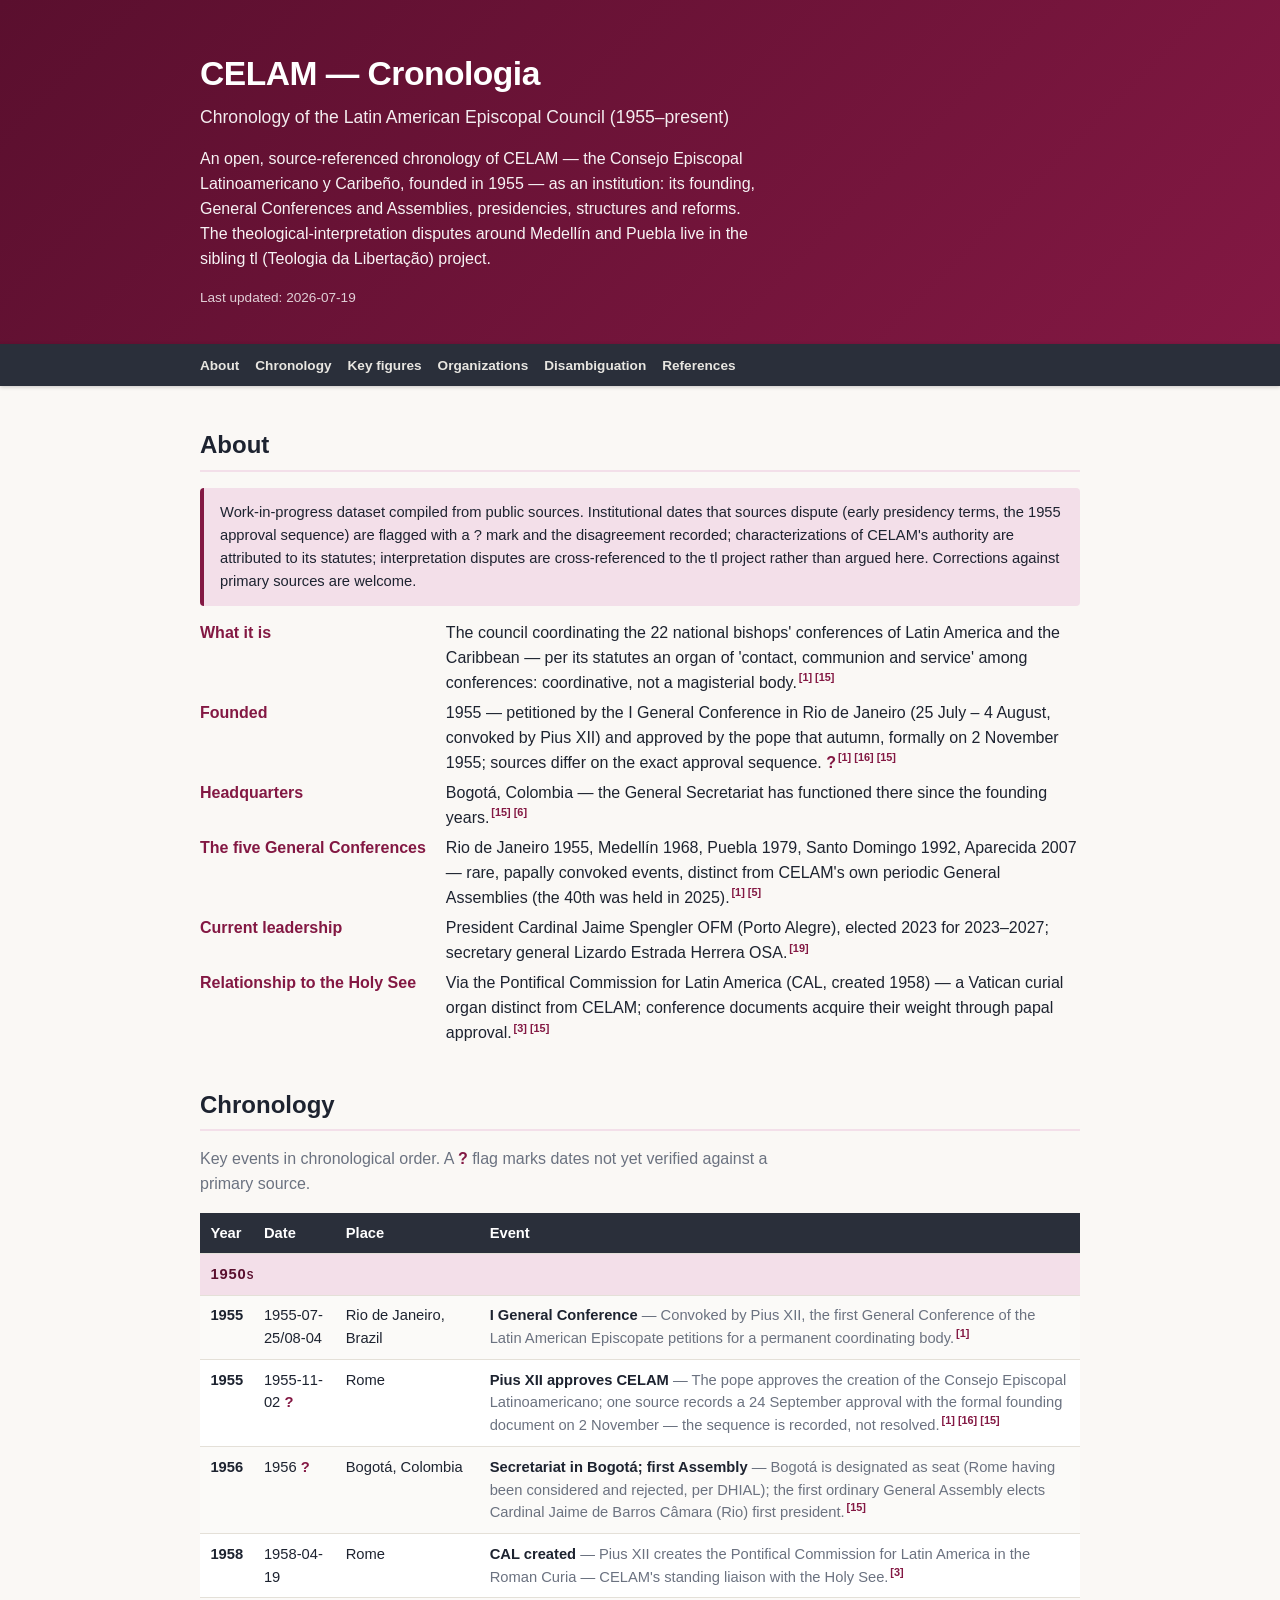
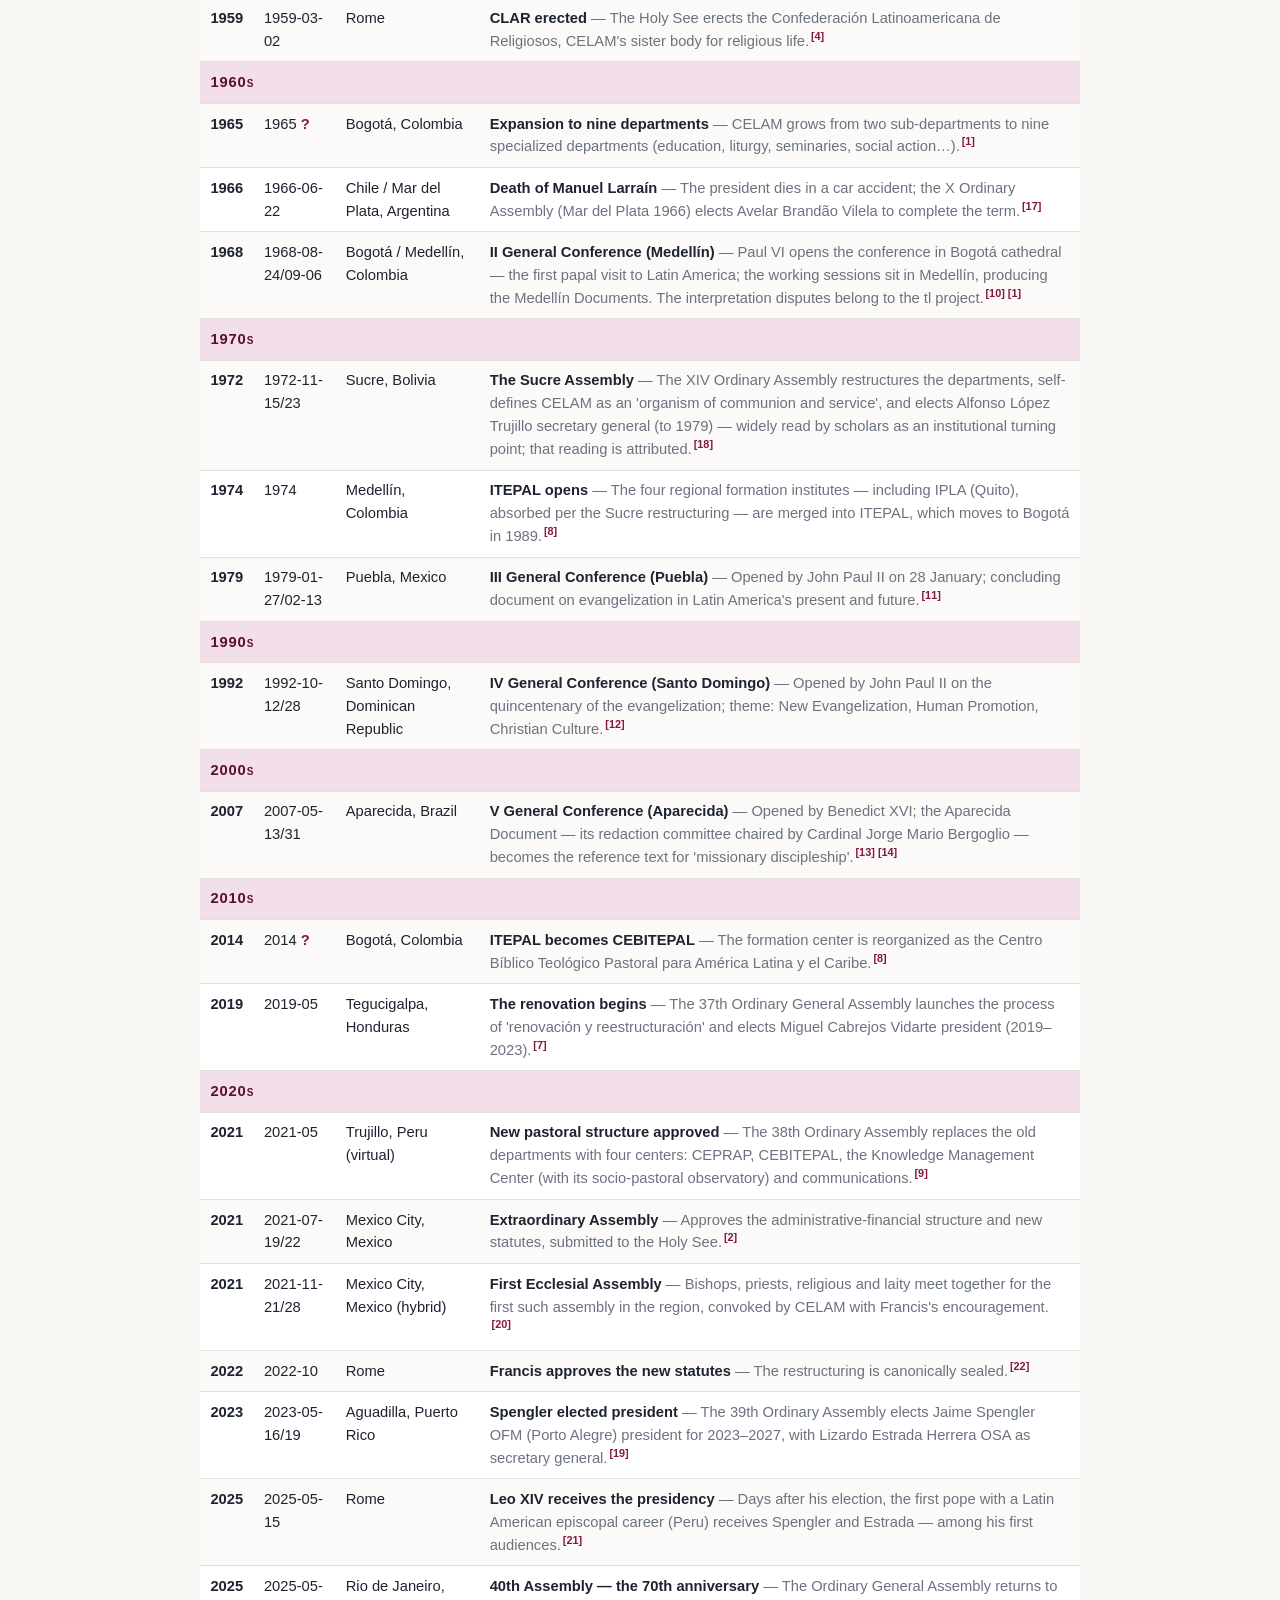
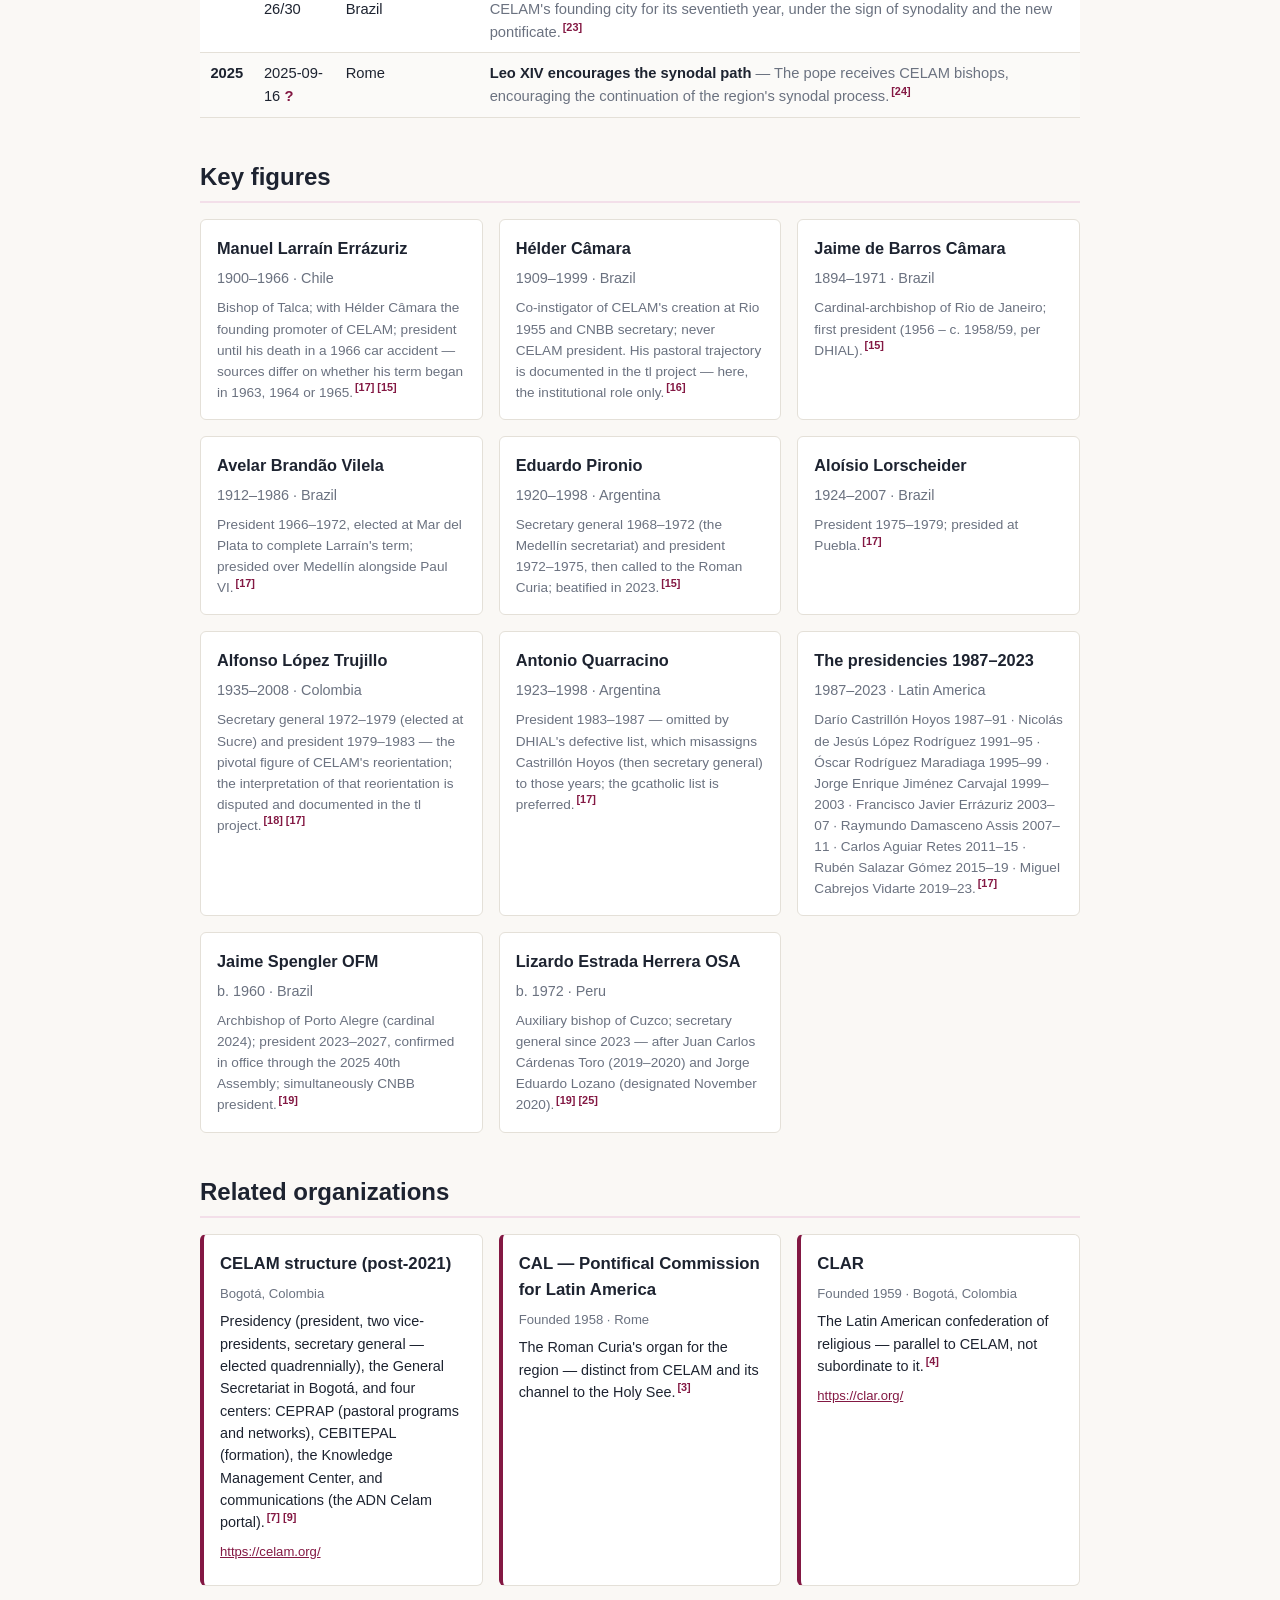
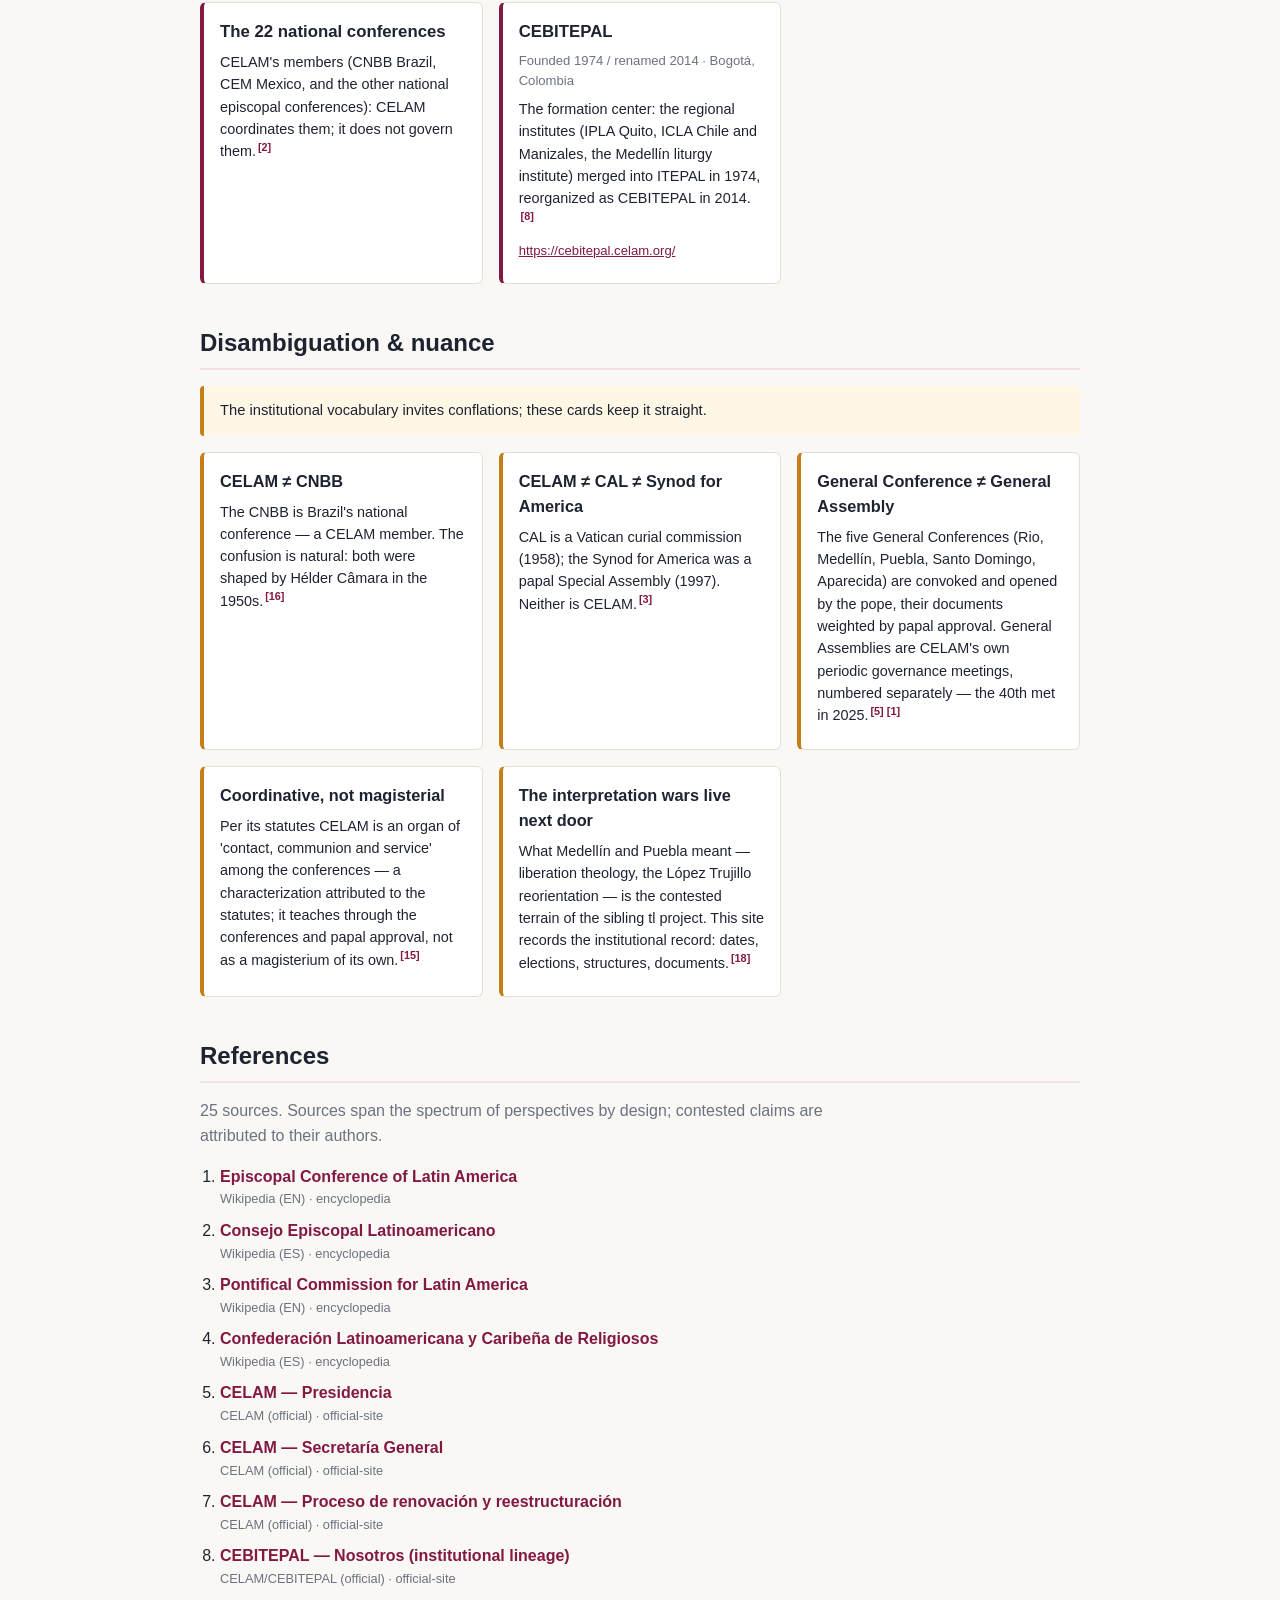
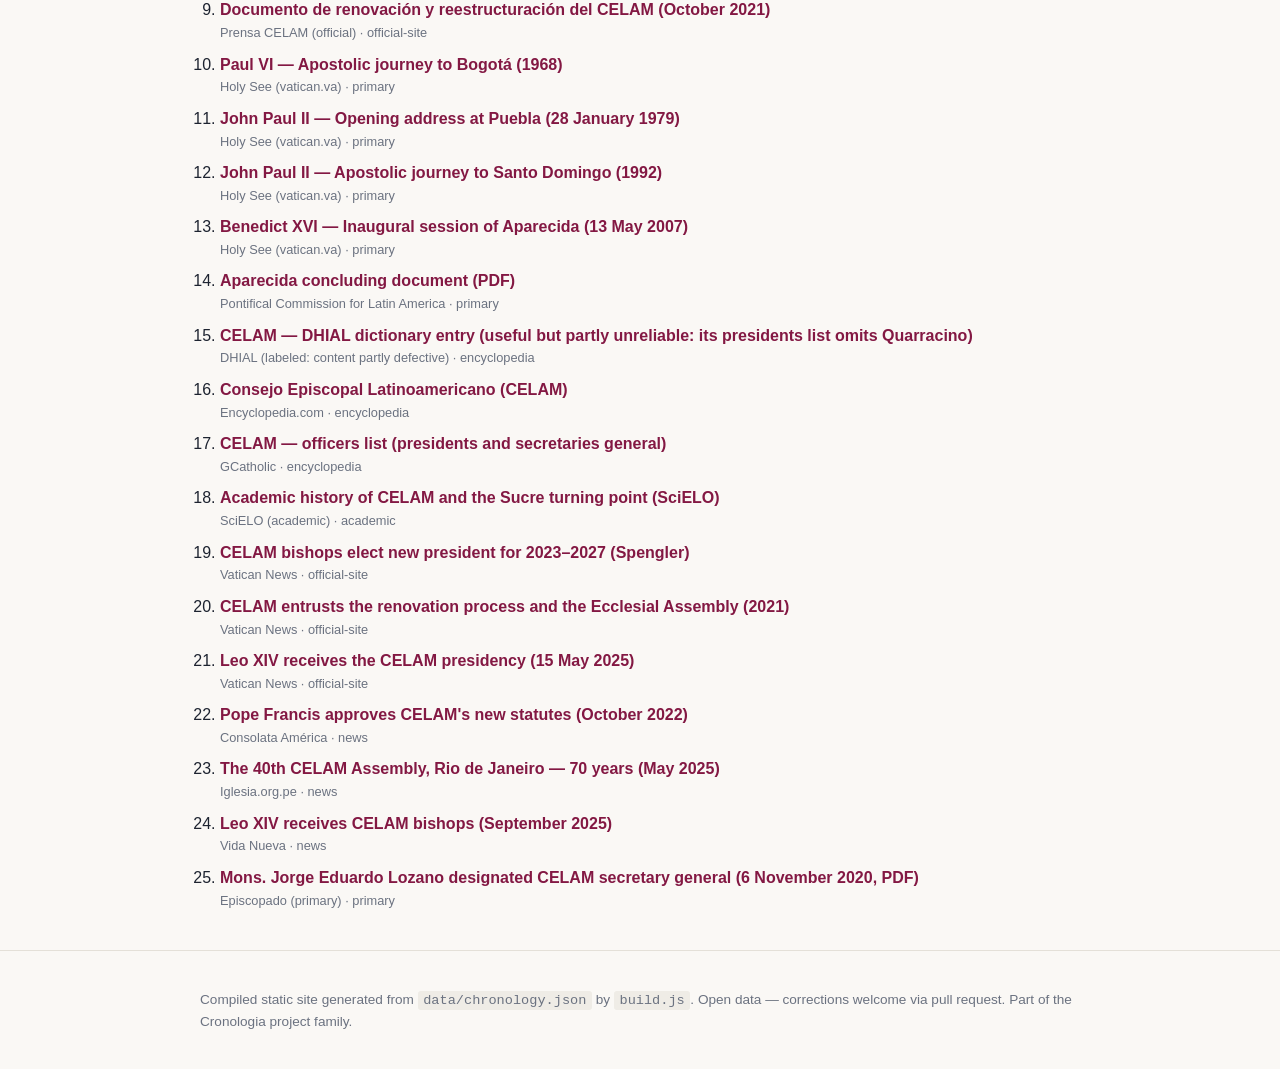
==== docs/index.html @ 7693d887 "Bootstrap the CELAM Cronologia site: the institution's record 23 cited events (1955-2025), the full " ====
<!DOCTYPE html>
<html lang="en">
<head>
  <meta charset="utf-8">
  <meta name="viewport" content="width=device-width, initial-scale=1">
  <title>CELAM — Cronologia</title>
  <meta name="description" content="An open, source-referenced chronology of CELAM — the Consejo Episcopal Latinoamericano y Caribeño, founded in 1955 — as an institution: its founding, General Conferences and Assemblies, presidencies, structures and reforms. The theological-interpretation disputes around Medellín and Puebla live in the sibling tl (Teologia da Libertação) project.">
  <!-- Google tag (gtag.js) -->
  <script async src="https://www.googletagmanager.com/gtag/js?id=G-R9LV1QZHVE"></script>
  <script>
    window.dataLayer = window.dataLayer || [];
    function gtag(){dataLayer.push(arguments);}
    gtag('js', new Date());
    gtag('config', 'G-R9LV1QZHVE');
  </script>
  <link rel="stylesheet" href="styles.css">
</head>
<body>
  <header class="site-header">
    <div class="wrap">
      <h1>CELAM — Cronologia</h1>
      <p class="subtitle">Chronology of the Latin American Episcopal Council (1955–present)</p>
      <p class="lead">An open, source-referenced chronology of CELAM — the Consejo Episcopal Latinoamericano y Caribeño, founded in 1955 — as an institution: its founding, General Conferences and Assemblies, presidencies, structures and reforms. The theological-interpretation disputes around Medellín and Puebla live in the sibling tl (Teologia da Libertação) project.</p>
      <p class="updated">Last updated: 2026-07-19</p>
    </div>
  </header>

  <nav class="site-nav">
    <div class="wrap">
      <a href="#about">About</a>
      <a href="#chronology">Chronology</a>
      <a href="#figures">Key figures</a>
      <a href="#organizations">Organizations</a>
      <a href="#disambiguation">Disambiguation</a>
      <a href="#references">References</a>
    </div>
  </nav>

  <main class="wrap">
    <section id="about">
      <h2>About</h2>
      <p class="notice">Work-in-progress dataset compiled from public sources. Institutional dates that sources dispute (early presidency terms, the 1955 approval sequence) are flagged with a ? mark and the disagreement recorded; characterizations of CELAM&#39;s authority are attributed to its statutes; interpretation disputes are cross-referenced to the tl project rather than argued here. Corrections against primary sources are welcome.</p>
      <dl class="facts">
        <dt>What it is</dt>
        <dd>The council coordinating the 22 national bishops&#39; conferences of Latin America and the Caribbean — per its statutes an organ of &#39;contact, communion and service&#39; among conferences: coordinative, not a magisterial body.<sup class="cite"><a href="#ref-1" title="Reference 1">[1]</a> <a href="#ref-15" title="Reference 15">[15]</a></sup></dd>
        <dt>Founded</dt>
        <dd>1955 — petitioned by the I General Conference in Rio de Janeiro (25 July – 4 August, convoked by Pius XII) and approved by the pope that autumn, formally on 2 November 1955; sources differ on the exact approval sequence. <span class="flag" title="Not yet verified against a primary source">?</span><sup class="cite"><a href="#ref-1" title="Reference 1">[1]</a> <a href="#ref-16" title="Reference 16">[16]</a> <a href="#ref-15" title="Reference 15">[15]</a></sup></dd>
        <dt>Headquarters</dt>
        <dd>Bogotá, Colombia — the General Secretariat has functioned there since the founding years.<sup class="cite"><a href="#ref-15" title="Reference 15">[15]</a> <a href="#ref-6" title="Reference 6">[6]</a></sup></dd>
        <dt>The five General Conferences</dt>
        <dd>Rio de Janeiro 1955, Medellín 1968, Puebla 1979, Santo Domingo 1992, Aparecida 2007 — rare, papally convoked events, distinct from CELAM&#39;s own periodic General Assemblies (the 40th was held in 2025).<sup class="cite"><a href="#ref-1" title="Reference 1">[1]</a> <a href="#ref-5" title="Reference 5">[5]</a></sup></dd>
        <dt>Current leadership</dt>
        <dd>President Cardinal Jaime Spengler OFM (Porto Alegre), elected 2023 for 2023–2027; secretary general Lizardo Estrada Herrera OSA.<sup class="cite"><a href="#ref-19" title="Reference 19">[19]</a></sup></dd>
        <dt>Relationship to the Holy See</dt>
        <dd>Via the Pontifical Commission for Latin America (CAL, created 1958) — a Vatican curial organ distinct from CELAM; conference documents acquire their weight through papal approval.<sup class="cite"><a href="#ref-3" title="Reference 3">[3]</a> <a href="#ref-15" title="Reference 15">[15]</a></sup></dd>
      </dl>
    </section>

    <section id="chronology">
      <h2>Chronology</h2>
      <p class="section-intro">Key events in chronological order. A <span class="flag">?</span> flag marks
      dates not yet verified against a primary source.</p>
      <div class="table-scroll">
      <table class="meetings">
        <thead>
          <tr><th>Year</th><th>Date</th><th>Place</th><th>Event</th></tr>
        </thead>
        <tbody>
        <tr class="decade-row"><th colspan="4">1950s</th></tr>
        <tr>
          <td class="year">1955</td>
          <td>1955-07-25/08-04</td>
          <td>Rio de Janeiro, Brazil</td>
          <td><strong>I General Conference</strong> <span class="muted">— Convoked by Pius XII, the first General Conference of the Latin American Episcopate petitions for a permanent coordinating body.</span><sup class="cite"><a href="#ref-1" title="Reference 1">[1]</a></sup></td>
        </tr>
        <tr>
          <td class="year">1955</td>
          <td>1955-11-02 <span class="flag" title="Date not yet verified against a primary source">?</span></td>
          <td>Rome</td>
          <td><strong>Pius XII approves CELAM</strong> <span class="muted">— The pope approves the creation of the Consejo Episcopal Latinoamericano; one source records a 24 September approval with the formal founding document on 2 November — the sequence is recorded, not resolved.</span><sup class="cite"><a href="#ref-1" title="Reference 1">[1]</a> <a href="#ref-16" title="Reference 16">[16]</a> <a href="#ref-15" title="Reference 15">[15]</a></sup></td>
        </tr>
        <tr>
          <td class="year">1956</td>
          <td>1956 <span class="flag" title="Date not yet verified against a primary source">?</span></td>
          <td>Bogotá, Colombia</td>
          <td><strong>Secretariat in Bogotá; first Assembly</strong> <span class="muted">— Bogotá is designated as seat (Rome having been considered and rejected, per DHIAL); the first ordinary General Assembly elects Cardinal Jaime de Barros Câmara (Rio) first president.</span><sup class="cite"><a href="#ref-15" title="Reference 15">[15]</a></sup></td>
        </tr>
        <tr>
          <td class="year">1958</td>
          <td>1958-04-19</td>
          <td>Rome</td>
          <td><strong>CAL created</strong> <span class="muted">— Pius XII creates the Pontifical Commission for Latin America in the Roman Curia — CELAM&#39;s standing liaison with the Holy See.</span><sup class="cite"><a href="#ref-3" title="Reference 3">[3]</a></sup></td>
        </tr>
        <tr>
          <td class="year">1959</td>
          <td>1959-03-02</td>
          <td>Rome</td>
          <td><strong>CLAR erected</strong> <span class="muted">— The Holy See erects the Confederación Latinoamericana de Religiosos, CELAM&#39;s sister body for religious life.</span><sup class="cite"><a href="#ref-4" title="Reference 4">[4]</a></sup></td>
        </tr>
        <tr class="decade-row"><th colspan="4">1960s</th></tr>
        <tr>
          <td class="year">1965</td>
          <td>1965 <span class="flag" title="Date not yet verified against a primary source">?</span></td>
          <td>Bogotá, Colombia</td>
          <td><strong>Expansion to nine departments</strong> <span class="muted">— CELAM grows from two sub-departments to nine specialized departments (education, liturgy, seminaries, social action…).</span><sup class="cite"><a href="#ref-1" title="Reference 1">[1]</a></sup></td>
        </tr>
        <tr>
          <td class="year">1966</td>
          <td>1966-06-22</td>
          <td>Chile / Mar del Plata, Argentina</td>
          <td><strong>Death of Manuel Larraín</strong> <span class="muted">— The president dies in a car accident; the X Ordinary Assembly (Mar del Plata 1966) elects Avelar Brandão Vilela to complete the term.</span><sup class="cite"><a href="#ref-17" title="Reference 17">[17]</a></sup></td>
        </tr>
        <tr>
          <td class="year">1968</td>
          <td>1968-08-24/09-06</td>
          <td>Bogotá / Medellín, Colombia</td>
          <td><strong>II General Conference (Medellín)</strong> <span class="muted">— Paul VI opens the conference in Bogotá cathedral — the first papal visit to Latin America; the working sessions sit in Medellín, producing the Medellín Documents. The interpretation disputes belong to the tl project.</span><sup class="cite"><a href="#ref-10" title="Reference 10">[10]</a> <a href="#ref-1" title="Reference 1">[1]</a></sup></td>
        </tr>
        <tr class="decade-row"><th colspan="4">1970s</th></tr>
        <tr>
          <td class="year">1972</td>
          <td>1972-11-15/23</td>
          <td>Sucre, Bolivia</td>
          <td><strong>The Sucre Assembly</strong> <span class="muted">— The XIV Ordinary Assembly restructures the departments, self-defines CELAM as an &#39;organism of communion and service&#39;, and elects Alfonso López Trujillo secretary general (to 1979) — widely read by scholars as an institutional turning point; that reading is attributed.</span><sup class="cite"><a href="#ref-18" title="Reference 18">[18]</a></sup></td>
        </tr>
        <tr>
          <td class="year">1974</td>
          <td>1974</td>
          <td>Medellín, Colombia</td>
          <td><strong>ITEPAL opens</strong> <span class="muted">— The four regional formation institutes — including IPLA (Quito), absorbed per the Sucre restructuring — are merged into ITEPAL, which moves to Bogotá in 1989.</span><sup class="cite"><a href="#ref-8" title="Reference 8">[8]</a></sup></td>
        </tr>
        <tr>
          <td class="year">1979</td>
          <td>1979-01-27/02-13</td>
          <td>Puebla, Mexico</td>
          <td><strong>III General Conference (Puebla)</strong> <span class="muted">— Opened by John Paul II on 28 January; concluding document on evangelization in Latin America&#39;s present and future.</span><sup class="cite"><a href="#ref-11" title="Reference 11">[11]</a></sup></td>
        </tr>
        <tr class="decade-row"><th colspan="4">1990s</th></tr>
        <tr>
          <td class="year">1992</td>
          <td>1992-10-12/28</td>
          <td>Santo Domingo, Dominican Republic</td>
          <td><strong>IV General Conference (Santo Domingo)</strong> <span class="muted">— Opened by John Paul II on the quincentenary of the evangelization; theme: New Evangelization, Human Promotion, Christian Culture.</span><sup class="cite"><a href="#ref-12" title="Reference 12">[12]</a></sup></td>
        </tr>
        <tr class="decade-row"><th colspan="4">2000s</th></tr>
        <tr>
          <td class="year">2007</td>
          <td>2007-05-13/31</td>
          <td>Aparecida, Brazil</td>
          <td><strong>V General Conference (Aparecida)</strong> <span class="muted">— Opened by Benedict XVI; the Aparecida Document — its redaction committee chaired by Cardinal Jorge Mario Bergoglio — becomes the reference text for &#39;missionary discipleship&#39;.</span><sup class="cite"><a href="#ref-13" title="Reference 13">[13]</a> <a href="#ref-14" title="Reference 14">[14]</a></sup></td>
        </tr>
        <tr class="decade-row"><th colspan="4">2010s</th></tr>
        <tr>
          <td class="year">2014</td>
          <td>2014 <span class="flag" title="Date not yet verified against a primary source">?</span></td>
          <td>Bogotá, Colombia</td>
          <td><strong>ITEPAL becomes CEBITEPAL</strong> <span class="muted">— The formation center is reorganized as the Centro Bíblico Teológico Pastoral para América Latina y el Caribe.</span><sup class="cite"><a href="#ref-8" title="Reference 8">[8]</a></sup></td>
        </tr>
        <tr>
          <td class="year">2019</td>
          <td>2019-05</td>
          <td>Tegucigalpa, Honduras</td>
          <td><strong>The renovation begins</strong> <span class="muted">— The 37th Ordinary General Assembly launches the process of &#39;renovación y reestructuración&#39; and elects Miguel Cabrejos Vidarte president (2019–2023).</span><sup class="cite"><a href="#ref-7" title="Reference 7">[7]</a></sup></td>
        </tr>
        <tr class="decade-row"><th colspan="4">2020s</th></tr>
        <tr>
          <td class="year">2021</td>
          <td>2021-05</td>
          <td>Trujillo, Peru (virtual)</td>
          <td><strong>New pastoral structure approved</strong> <span class="muted">— The 38th Ordinary Assembly replaces the old departments with four centers: CEPRAP, CEBITEPAL, the Knowledge Management Center (with its socio-pastoral observatory) and communications.</span><sup class="cite"><a href="#ref-9" title="Reference 9">[9]</a></sup></td>
        </tr>
        <tr>
          <td class="year">2021</td>
          <td>2021-07-19/22</td>
          <td>Mexico City, Mexico</td>
          <td><strong>Extraordinary Assembly</strong> <span class="muted">— Approves the administrative-financial structure and new statutes, submitted to the Holy See.</span><sup class="cite"><a href="#ref-2" title="Reference 2">[2]</a></sup></td>
        </tr>
        <tr>
          <td class="year">2021</td>
          <td>2021-11-21/28</td>
          <td>Mexico City, Mexico (hybrid)</td>
          <td><strong>First Ecclesial Assembly</strong> <span class="muted">— Bishops, priests, religious and laity meet together for the first such assembly in the region, convoked by CELAM with Francis&#39;s encouragement.</span><sup class="cite"><a href="#ref-20" title="Reference 20">[20]</a></sup></td>
        </tr>
        <tr>
          <td class="year">2022</td>
          <td>2022-10</td>
          <td>Rome</td>
          <td><strong>Francis approves the new statutes</strong> <span class="muted">— The restructuring is canonically sealed.</span><sup class="cite"><a href="#ref-22" title="Reference 22">[22]</a></sup></td>
        </tr>
        <tr>
          <td class="year">2023</td>
          <td>2023-05-16/19</td>
          <td>Aguadilla, Puerto Rico</td>
          <td><strong>Spengler elected president</strong> <span class="muted">— The 39th Ordinary Assembly elects Jaime Spengler OFM (Porto Alegre) president for 2023–2027, with Lizardo Estrada Herrera OSA as secretary general.</span><sup class="cite"><a href="#ref-19" title="Reference 19">[19]</a></sup></td>
        </tr>
        <tr>
          <td class="year">2025</td>
          <td>2025-05-15</td>
          <td>Rome</td>
          <td><strong>Leo XIV receives the presidency</strong> <span class="muted">— Days after his election, the first pope with a Latin American episcopal career (Peru) receives Spengler and Estrada — among his first audiences.</span><sup class="cite"><a href="#ref-21" title="Reference 21">[21]</a></sup></td>
        </tr>
        <tr>
          <td class="year">2025</td>
          <td>2025-05-26/30</td>
          <td>Rio de Janeiro, Brazil</td>
          <td><strong>40th Assembly — the 70th anniversary</strong> <span class="muted">— The Ordinary General Assembly returns to CELAM&#39;s founding city for its seventieth year, under the sign of synodality and the new pontificate.</span><sup class="cite"><a href="#ref-23" title="Reference 23">[23]</a></sup></td>
        </tr>
        <tr>
          <td class="year">2025</td>
          <td>2025-09-16 <span class="flag" title="Date not yet verified against a primary source">?</span></td>
          <td>Rome</td>
          <td><strong>Leo XIV encourages the synodal path</strong> <span class="muted">— The pope receives CELAM bishops, encouraging the continuation of the region&#39;s synodal process.</span><sup class="cite"><a href="#ref-24" title="Reference 24">[24]</a></sup></td>
        </tr>
        </tbody>
      </table>
      </div>
    </section>

    <section id="figures">
      <h2>Key figures</h2>
      <div class="party-grid">
      <div class="party-card">
        <h3>Manuel Larraín Errázuriz</h3>
        <p class="country">1900–1966 · Chile</p>
        <p class="figures">Bishop of Talca; with Hélder Câmara the founding promoter of CELAM; president until his death in a 1966 car accident — sources differ on whether his term began in 1963, 1964 or 1965.<sup class="cite"><a href="#ref-17" title="Reference 17">[17]</a> <a href="#ref-15" title="Reference 15">[15]</a></sup></p>
        
      </div>
      <div class="party-card">
        <h3>Hélder Câmara</h3>
        <p class="country">1909–1999 · Brazil</p>
        <p class="figures">Co-instigator of CELAM&#39;s creation at Rio 1955 and CNBB secretary; never CELAM president. His pastoral trajectory is documented in the tl project — here, the institutional role only.<sup class="cite"><a href="#ref-16" title="Reference 16">[16]</a></sup></p>
        
      </div>
      <div class="party-card">
        <h3>Jaime de Barros Câmara</h3>
        <p class="country">1894–1971 · Brazil</p>
        <p class="figures">Cardinal-archbishop of Rio de Janeiro; first president (1956 – c. 1958/59, per DHIAL).<sup class="cite"><a href="#ref-15" title="Reference 15">[15]</a></sup></p>
        
      </div>
      <div class="party-card">
        <h3>Avelar Brandão Vilela</h3>
        <p class="country">1912–1986 · Brazil</p>
        <p class="figures">President 1966–1972, elected at Mar del Plata to complete Larraín&#39;s term; presided over Medellín alongside Paul VI.<sup class="cite"><a href="#ref-17" title="Reference 17">[17]</a></sup></p>
        
      </div>
      <div class="party-card">
        <h3>Eduardo Pironio</h3>
        <p class="country">1920–1998 · Argentina</p>
        <p class="figures">Secretary general 1968–1972 (the Medellín secretariat) and president 1972–1975, then called to the Roman Curia; beatified in 2023.<sup class="cite"><a href="#ref-15" title="Reference 15">[15]</a></sup></p>
        
      </div>
      <div class="party-card">
        <h3>Aloísio Lorscheider</h3>
        <p class="country">1924–2007 · Brazil</p>
        <p class="figures">President 1975–1979; presided at Puebla.<sup class="cite"><a href="#ref-17" title="Reference 17">[17]</a></sup></p>
        
      </div>
      <div class="party-card">
        <h3>Alfonso López Trujillo</h3>
        <p class="country">1935–2008 · Colombia</p>
        <p class="figures">Secretary general 1972–1979 (elected at Sucre) and president 1979–1983 — the pivotal figure of CELAM&#39;s reorientation; the interpretation of that reorientation is disputed and documented in the tl project.<sup class="cite"><a href="#ref-18" title="Reference 18">[18]</a> <a href="#ref-17" title="Reference 17">[17]</a></sup></p>
        
      </div>
      <div class="party-card">
        <h3>Antonio Quarracino</h3>
        <p class="country">1923–1998 · Argentina</p>
        <p class="figures">President 1983–1987 — omitted by DHIAL&#39;s defective list, which misassigns Castrillón Hoyos (then secretary general) to those years; the gcatholic list is preferred.<sup class="cite"><a href="#ref-17" title="Reference 17">[17]</a></sup></p>
        
      </div>
      <div class="party-card">
        <h3>The presidencies 1987–2023</h3>
        <p class="country">1987–2023 · Latin America</p>
        <p class="figures">Darío Castrillón Hoyos 1987–91 · Nicolás de Jesús López Rodríguez 1991–95 · Óscar Rodríguez Maradiaga 1995–99 · Jorge Enrique Jiménez Carvajal 1999–2003 · Francisco Javier Errázuriz 2003–07 · Raymundo Damasceno Assis 2007–11 · Carlos Aguiar Retes 2011–15 · Rubén Salazar Gómez 2015–19 · Miguel Cabrejos Vidarte 2019–23.<sup class="cite"><a href="#ref-17" title="Reference 17">[17]</a></sup></p>
        
      </div>
      <div class="party-card">
        <h3>Jaime Spengler OFM</h3>
        <p class="country">b. 1960 · Brazil</p>
        <p class="figures">Archbishop of Porto Alegre (cardinal 2024); president 2023–2027, confirmed in office through the 2025 40th Assembly; simultaneously CNBB president.<sup class="cite"><a href="#ref-19" title="Reference 19">[19]</a></sup></p>
        
      </div>
      <div class="party-card">
        <h3>Lizardo Estrada Herrera OSA</h3>
        <p class="country">b. 1972 · Peru</p>
        <p class="figures">Auxiliary bishop of Cuzco; secretary general since 2023 — after Juan Carlos Cárdenas Toro (2019–2020) and Jorge Eduardo Lozano (designated November 2020).<sup class="cite"><a href="#ref-19" title="Reference 19">[19]</a> <a href="#ref-25" title="Reference 25">[25]</a></sup></p>
        
      </div>
      </div>
    </section>

    <section id="organizations">
      <h2>Related organizations</h2>
      <div class="party-grid">
      <div class="related-card">
        <h3>CELAM structure (post-2021)</h3>
        <p class="related-meta">Bogotá, Colombia</p>
        <p>Presidency (president, two vice-presidents, secretary general — elected quadrennially), the General Secretariat in Bogotá, and four centers: CEPRAP (pastoral programs and networks), CEBITEPAL (formation), the Knowledge Management Center, and communications (the ADN Celam portal).<sup class="cite"><a href="#ref-7" title="Reference 7">[7]</a> <a href="#ref-9" title="Reference 9">[9]</a></sup></p>
        
        <p class="related-link"><a href="https://celam.org/" rel="noopener noreferrer" target="_blank">https://celam.org/</a></p>
      </div>
      <div class="related-card">
        <h3>CAL — Pontifical Commission for Latin America</h3>
        <p class="related-meta">Founded 1958 · Rome</p>
        <p>The Roman Curia&#39;s organ for the region — distinct from CELAM and its channel to the Holy See.<sup class="cite"><a href="#ref-3" title="Reference 3">[3]</a></sup></p>
        
        
      </div>
      <div class="related-card">
        <h3>CLAR</h3>
        <p class="related-meta">Founded 1959 · Bogotá, Colombia</p>
        <p>The Latin American confederation of religious — parallel to CELAM, not subordinate to it.<sup class="cite"><a href="#ref-4" title="Reference 4">[4]</a></sup></p>
        
        <p class="related-link"><a href="https://clar.org/" rel="noopener noreferrer" target="_blank">https://clar.org/</a></p>
      </div>
      <div class="related-card">
        <h3>The 22 national conferences</h3>
        
        <p>CELAM&#39;s members (CNBB Brazil, CEM Mexico, and the other national episcopal conferences): CELAM coordinates them; it does not govern them.<sup class="cite"><a href="#ref-2" title="Reference 2">[2]</a></sup></p>
        
        
      </div>
      <div class="related-card">
        <h3>CEBITEPAL</h3>
        <p class="related-meta">Founded 1974 / renamed 2014 · Bogotá, Colombia</p>
        <p>The formation center: the regional institutes (IPLA Quito, ICLA Chile and Manizales, the Medellín liturgy institute) merged into ITEPAL in 1974, reorganized as CEBITEPAL in 2014.<sup class="cite"><a href="#ref-8" title="Reference 8">[8]</a></sup></p>
        
        <p class="related-link"><a href="https://cebitepal.celam.org/" rel="noopener noreferrer" target="_blank">https://cebitepal.celam.org/</a></p>
      </div>
      </div>
    </section>

    <section id="disambiguation">
      <h2>Disambiguation &amp; nuance</h2>
      <p class="notice notice-attribution">The institutional vocabulary invites conflations; these cards keep it straight.</p>
      <div class="party-grid">
      <div class="cp-card">
        <h3>CELAM ≠ CNBB</h3>
        <p>The CNBB is Brazil&#39;s national conference — a CELAM member. The confusion is natural: both were shaped by Hélder Câmara in the 1950s.<sup class="cite"><a href="#ref-16" title="Reference 16">[16]</a></sup></p>
      </div>
      <div class="cp-card">
        <h3>CELAM ≠ CAL ≠ Synod for America</h3>
        <p>CAL is a Vatican curial commission (1958); the Synod for America was a papal Special Assembly (1997). Neither is CELAM.<sup class="cite"><a href="#ref-3" title="Reference 3">[3]</a></sup></p>
      </div>
      <div class="cp-card">
        <h3>General Conference ≠ General Assembly</h3>
        <p>The five General Conferences (Rio, Medellín, Puebla, Santo Domingo, Aparecida) are convoked and opened by the pope, their documents weighted by papal approval. General Assemblies are CELAM&#39;s own periodic governance meetings, numbered separately — the 40th met in 2025.<sup class="cite"><a href="#ref-5" title="Reference 5">[5]</a> <a href="#ref-1" title="Reference 1">[1]</a></sup></p>
      </div>
      <div class="cp-card">
        <h3>Coordinative, not magisterial</h3>
        <p>Per its statutes CELAM is an organ of &#39;contact, communion and service&#39; among the conferences — a characterization attributed to the statutes; it teaches through the conferences and papal approval, not as a magisterium of its own.<sup class="cite"><a href="#ref-15" title="Reference 15">[15]</a></sup></p>
      </div>
      <div class="cp-card">
        <h3>The interpretation wars live next door</h3>
        <p>What Medellín and Puebla meant — liberation theology, the López Trujillo reorientation — is the contested terrain of the sibling tl project. This site records the institutional record: dates, elections, structures, documents.<sup class="cite"><a href="#ref-18" title="Reference 18">[18]</a></sup></p>
      </div>
      </div>
    </section>

    <section id="references">
      <h2>References</h2>
      <p class="section-intro">25 sources. Sources span the
      spectrum of perspectives by design; contested claims are attributed to their authors.</p>
      <ol class="references">
        <li id="ref-1">
          <a href="https://en.wikipedia.org/wiki/Episcopal_Conference_of_Latin_America" rel="noopener noreferrer" target="_blank">Episcopal Conference of Latin America</a>
          <span class="ref-meta">Wikipedia (EN) · encyclopedia</span>
        </li>
        <li id="ref-2">
          <a href="https://es.wikipedia.org/wiki/Consejo_Episcopal_Latinoamericano" rel="noopener noreferrer" target="_blank">Consejo Episcopal Latinoamericano</a>
          <span class="ref-meta">Wikipedia (ES) · encyclopedia</span>
        </li>
        <li id="ref-3">
          <a href="https://en.wikipedia.org/wiki/Pontifical_Commission_for_Latin_America" rel="noopener noreferrer" target="_blank">Pontifical Commission for Latin America</a>
          <span class="ref-meta">Wikipedia (EN) · encyclopedia</span>
        </li>
        <li id="ref-4">
          <a href="https://es.wikipedia.org/wiki/Confederaci%C3%B3n_Latinoamericana_y_Caribe%C3%B1a_de_Religiosos" rel="noopener noreferrer" target="_blank">Confederación Latinoamericana y Caribeña de Religiosos</a>
          <span class="ref-meta">Wikipedia (ES) · encyclopedia</span>
        </li>
        <li id="ref-5">
          <a href="https://celam.org/presidencia/" rel="noopener noreferrer" target="_blank">CELAM — Presidencia</a>
          <span class="ref-meta">CELAM (official) · official-site</span>
        </li>
        <li id="ref-6">
          <a href="https://celam.org/secretaria-general/" rel="noopener noreferrer" target="_blank">CELAM — Secretaría General</a>
          <span class="ref-meta">CELAM (official) · official-site</span>
        </li>
        <li id="ref-7">
          <a href="https://celam.org/proceso-de-renovacion-y-reestructuracion/" rel="noopener noreferrer" target="_blank">CELAM — Proceso de renovación y reestructuración</a>
          <span class="ref-meta">CELAM (official) · official-site</span>
        </li>
        <li id="ref-8">
          <a href="https://cebitepal.celam.org/nosotros/" rel="noopener noreferrer" target="_blank">CEBITEPAL — Nosotros (institutional lineage)</a>
          <span class="ref-meta">CELAM/CEBITEPAL (official) · official-site</span>
        </li>
        <li id="ref-9">
          <a href="https://prensacelam.org/2021/10/02/documento-de-renovacion-y-reestructuracion-del-celam-un-proceso-permanente" rel="noopener noreferrer" target="_blank">Documento de renovación y reestructuración del CELAM (October 2021)</a>
          <span class="ref-meta">Prensa CELAM (official) · official-site</span>
        </li>
        <li id="ref-10">
          <a href="https://www.vatican.va/content/paul-vi/en/travels/documents/bogota.html" rel="noopener noreferrer" target="_blank">Paul VI — Apostolic journey to Bogotá (1968)</a>
          <span class="ref-meta">Holy See (vatican.va) · primary</span>
        </li>
        <li id="ref-11">
          <a href="https://www.vatican.va/content/john-paul-ii/en/speeches/1979/january/documents/hf_jp-ii_spe_19790128_messico-puebla-episc-latam.html" rel="noopener noreferrer" target="_blank">John Paul II — Opening address at Puebla (28 January 1979)</a>
          <span class="ref-meta">Holy See (vatican.va) · primary</span>
        </li>
        <li id="ref-12">
          <a href="https://www.vatican.va/content/john-paul-ii/en/travels/1992/travels/documents/trav_santo-domingo-1992.html" rel="noopener noreferrer" target="_blank">John Paul II — Apostolic journey to Santo Domingo (1992)</a>
          <span class="ref-meta">Holy See (vatican.va) · primary</span>
        </li>
        <li id="ref-13">
          <a href="https://www.vatican.va/content/benedict-xvi/en/speeches/2007/may/documents/hf_ben-xvi_spe_20070513_conference-aparecida.html" rel="noopener noreferrer" target="_blank">Benedict XVI — Inaugural session of Aparecida (13 May 2007)</a>
          <span class="ref-meta">Holy See (vatican.va) · primary</span>
        </li>
        <li id="ref-14">
          <a href="https://www.americalatina.va/content/dam/americalatina/Documents/12)%20Aparecida%202007.pdf" rel="noopener noreferrer" target="_blank">Aparecida concluding document (PDF)</a>
          <span class="ref-meta">Pontifical Commission for Latin America · primary</span>
        </li>
        <li id="ref-15">
          <a href="https://www.dhial.org/diccionario/index.php/CONSEJO_EPISCOPAL_LATINOAMERICANO_(CELAM)" rel="noopener noreferrer" target="_blank">CELAM — DHIAL dictionary entry (useful but partly unreliable: its presidents list omits Quarracino)</a>
          <span class="ref-meta">DHIAL (labeled: content partly defective) · encyclopedia</span>
        </li>
        <li id="ref-16">
          <a href="https://www.encyclopedia.com/religion/encyclopedias-almanacs-transcripts-and-maps/consejo-episcopal-latinoamericano-celam" rel="noopener noreferrer" target="_blank">Consejo Episcopal Latinoamericano (CELAM)</a>
          <span class="ref-meta">Encyclopedia.com · encyclopedia</span>
        </li>
        <li id="ref-17">
          <a href="https://gcatholic.org/dioceses/org/conference-305" rel="noopener noreferrer" target="_blank">CELAM — officers list (presidents and secretaries general)</a>
          <span class="ref-meta">GCatholic · encyclopedia</span>
        </li>
        <li id="ref-18">
          <a href="https://www.scielo.cl/scielo.php?script=sci_arttext&amp;pid=S0718-92732018000100095" rel="noopener noreferrer" target="_blank">Academic history of CELAM and the Sucre turning point (SciELO)</a>
          <span class="ref-meta">SciELO (academic) · academic</span>
        </li>
        <li id="ref-19">
          <a href="https://www.vaticannews.va/en/church/news/2023-05/celam-bishops-elect-new-president-for-the-four-year-term-2023-20.html" rel="noopener noreferrer" target="_blank">CELAM bishops elect new president for 2023–2027 (Spengler)</a>
          <span class="ref-meta">Vatican News · official-site</span>
        </li>
        <li id="ref-20">
          <a href="https://www.vaticannews.va/es/iglesia/news/2021-07/celam-encomienda-proceso-renovacion-asamblea-eclesial-virgen.html" rel="noopener noreferrer" target="_blank">CELAM entrusts the renovation process and the Ecclesial Assembly (2021)</a>
          <span class="ref-meta">Vatican News · official-site</span>
        </li>
        <li id="ref-21">
          <a href="https://www.vaticannews.va/es/papa/news/2025-05/el-papa-leon-xiv-recibe-la-presidencia-del-celam.html" rel="noopener noreferrer" target="_blank">Leo XIV receives the CELAM presidency (15 May 2025)</a>
          <span class="ref-meta">Vatican News · official-site</span>
        </li>
        <li id="ref-22">
          <a href="https://www.consolataamerica.org/es/el-papa-francisco-aprueba-los-nuevos-estatutos-del-celam/" rel="noopener noreferrer" target="_blank">Pope Francis approves CELAM&#39;s new statutes (October 2022)</a>
          <span class="ref-meta">Consolata América · news</span>
        </li>
        <li id="ref-23">
          <a href="https://iglesia.org.pe/2025/05/30/peru-presente-en-la-40-a-asamblea-del-celam-70-anos-sembrando-esperanza-en-america-latina/" rel="noopener noreferrer" target="_blank">The 40th CELAM Assembly, Rio de Janeiro — 70 years (May 2025)</a>
          <span class="ref-meta">Iglesia.org.pe · news</span>
        </li>
        <li id="ref-24">
          <a href="https://www.vidanuevadigital.com/2025/09/16/leon-xiv-recibe-a-los-obispos-del-celam-y-los-anima-a-seguir-impulsando-el-camino-sinodal/" rel="noopener noreferrer" target="_blank">Leo XIV receives CELAM bishops (September 2025)</a>
          <span class="ref-meta">Vida Nueva · news</span>
        </li>
        <li id="ref-25">
          <a href="https://www.episcopado.org/docs/2666/CELAM.-Mons.-Jorge-Eduardo-Lozano-designado-Secretario-General-del-CELAM.-06112020.pdf" rel="noopener noreferrer" target="_blank">Mons. Jorge Eduardo Lozano designated CELAM secretary general (6 November 2020, PDF)</a>
          <span class="ref-meta">Episcopado (primary) · primary</span>
        </li>
      </ol>
    </section>
  </main>

  <footer class="site-footer">
    <div class="wrap">
      <p>Compiled static site generated from <code>data/chronology.json</code> by <code>build.js</code>. Open data — corrections welcome via pull request.
      Part of the Cronologia project family.</p>
    </div>
  </footer>
</body>
</html>
---- docs/styles.css ----
:root {
  --bg: #faf8f5;
  --surface: #ffffff;
  --ink: #1d2330;
  --muted: #6b7280;
  --accent: #831843;
  --accent-dark: #5a0f2e;
  --accent-soft: #f3dfe9;
  --line: #e4e0d8;
  --maxw: 920px;
}

* { box-sizing: border-box; }

html { scroll-behavior: smooth; }

body {
  margin: 0;
  font-family: -apple-system, BlinkMacSystemFont, "Segoe UI", Roboto, Helvetica, Arial, sans-serif;
  color: var(--ink);
  background: var(--bg);
  line-height: 1.55;
}

.wrap { max-width: var(--maxw); margin: 0 auto; padding: 0 1.25rem; }

/* Header */
.site-header {
  background: linear-gradient(135deg, var(--accent-dark), var(--accent));
  color: #fff;
  padding: 3rem 0 2.25rem;
}
.site-header h1 { margin: 0 0 .25rem; font-size: 2.1rem; letter-spacing: -.5px; }
.site-header .subtitle { margin: 0 0 1rem; font-size: 1.1rem; opacity: .92; }
.site-header .lead { margin: 0 0 1rem; max-width: 64ch; opacity: .95; }
.site-header .updated { margin: 0; font-size: .85rem; opacity: .8; }

/* Nav */
.site-nav { position: sticky; top: 0; z-index: 10; background: #2a2f3a; box-shadow: 0 1px 4px rgba(0,0,0,.2); }
.site-nav .wrap { display: flex; flex-wrap: wrap; gap: .25rem 1rem; padding: .5rem 1.25rem; }
.site-nav a { color: #e8e6e1; text-decoration: none; font-size: .85rem; font-weight: 600; padding: .15rem 0; white-space: nowrap; }
.site-nav a:hover { color: #fff; border-bottom: 2px solid var(--accent); }

/* Sections */
main { padding: 2rem 1.25rem 3rem; }
section { margin: 2.5rem 0; }
h2 {
  font-size: 1.5rem;
  border-bottom: 2px solid var(--accent-soft);
  padding-bottom: .4rem;
  margin-bottom: 1rem;
}
h3 { font-size: 1.1rem; margin: 1.5rem 0 .5rem; }
.section-intro { color: var(--muted); max-width: 70ch; }

/* Notice */
.notice {
  background: var(--accent-soft);
  border-left: 4px solid var(--accent);
  padding: .85rem 1rem;
  border-radius: 4px;
  font-size: .92rem;
}
.notice-attribution { background: #fff7e6; border-left-color: #c47f17; margin-bottom: 1rem; }

/* Facts list */
.facts { display: grid; grid-template-columns: max-content 1fr; gap: .35rem 1.25rem; margin: 0; }
.facts dt { font-weight: 600; color: var(--accent); }
.facts dd { margin: 0; }

/* Chronology table */
.table-scroll { overflow-x: auto; }
table.meetings { width: 100%; border-collapse: collapse; font-size: .92rem; background: var(--surface); }
table.meetings th, table.meetings td { text-align: left; padding: .55rem .65rem; border-bottom: 1px solid var(--line); vertical-align: top; }
table.meetings thead th { background: #2a2f3a; color: #fff; position: sticky; top: 0; }
table.meetings tbody tr:nth-child(even) { background: #fbfaf8; }
tr.decade-row th { background: var(--accent-soft); color: var(--accent-dark); font-variant: small-caps; letter-spacing: .06em; }
td.year { font-weight: 700; white-space: nowrap; }
.muted { color: var(--muted); }
.flag { color: var(--accent); font-weight: 700; cursor: help; }

/* Card grids (figures, organizations, disambiguation) */
.party-grid { display: grid; grid-template-columns: repeat(auto-fill, minmax(260px, 1fr)); gap: 1rem; }
.party-card { background: var(--surface); border: 1px solid var(--line); border-radius: 6px; padding: 1rem; }
.party-card h3 { margin: 0 0 .35rem; font-size: 1.02rem; }
.party-card .country { margin: 0 0 .5rem; font-size: .9rem; color: var(--muted); }
.party-card .figures, .party-card .party-notes { margin: .35rem 0 0; font-size: .85rem; color: var(--muted); }

.related-card { background: var(--surface); border: 1px solid var(--line); border-left: 4px solid var(--accent); border-radius: 6px; padding: 1rem; }
.related-card h3 { margin: 0 0 .25rem; font-size: 1.05rem; }
.related-card p { margin: .4rem 0; font-size: .9rem; }
.related-meta { color: var(--muted); font-size: .82rem !important; }
.related-link a { color: var(--accent); font-size: .82rem; word-break: break-all; }

.cp-card { background: var(--surface); border: 1px solid var(--line); border-left: 4px solid #c47f17; border-radius: 6px; padding: 1rem; }
.cp-card h3 { margin: 0 0 .25rem; font-size: 1.02rem; }
.cp-card p { margin: .4rem 0; font-size: .9rem; }

/* Citations */
sup.cite { font-size: .68rem; line-height: 0; margin-left: .12rem; }
sup.cite a { color: var(--accent); text-decoration: none; font-weight: 700; }
sup.cite a:hover { text-decoration: underline; }
ol.references li:target { background: var(--accent-soft); border-radius: 4px; padding: .2rem .35rem; }

/* References */
ol.references { padding-left: 1.25rem; }
ol.references li { margin-bottom: .6rem; }
ol.references a { color: var(--accent); text-decoration: none; font-weight: 600; }
ol.references a:hover { text-decoration: underline; }
.ref-meta { display: block; color: var(--muted); font-size: .8rem; }
.archive-link { color: var(--muted); font-weight: 600; text-decoration: none; }
.archive-link:hover { color: var(--accent); text-decoration: underline; }

/* Footer */
.site-footer { border-top: 1px solid var(--line); padding: 1.5rem 0; color: var(--muted); font-size: .85rem; }
.site-footer code { background: #efece6; padding: .1rem .35rem; border-radius: 3px; }

@media (max-width: 560px) {
  .facts { grid-template-columns: 1fr; gap: .1rem; }
  .facts dt { margin-top: .5rem; }
}
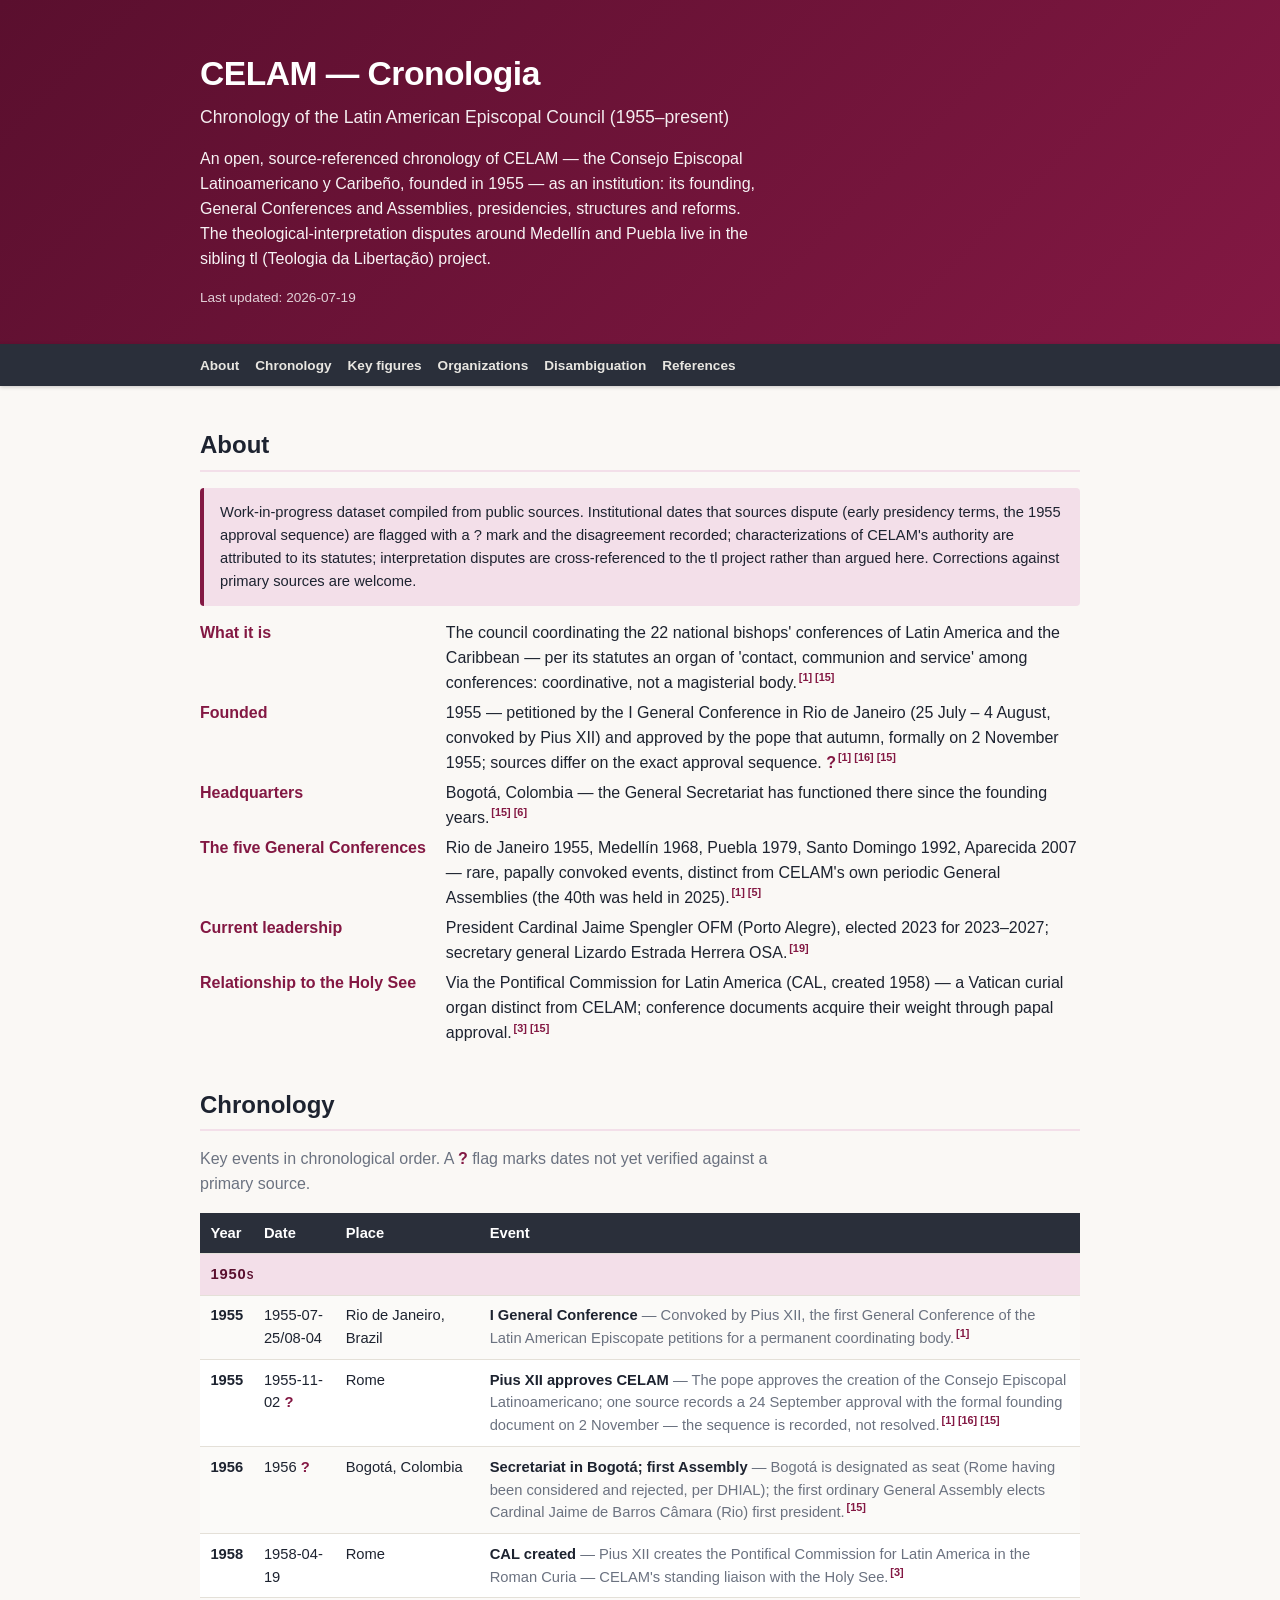
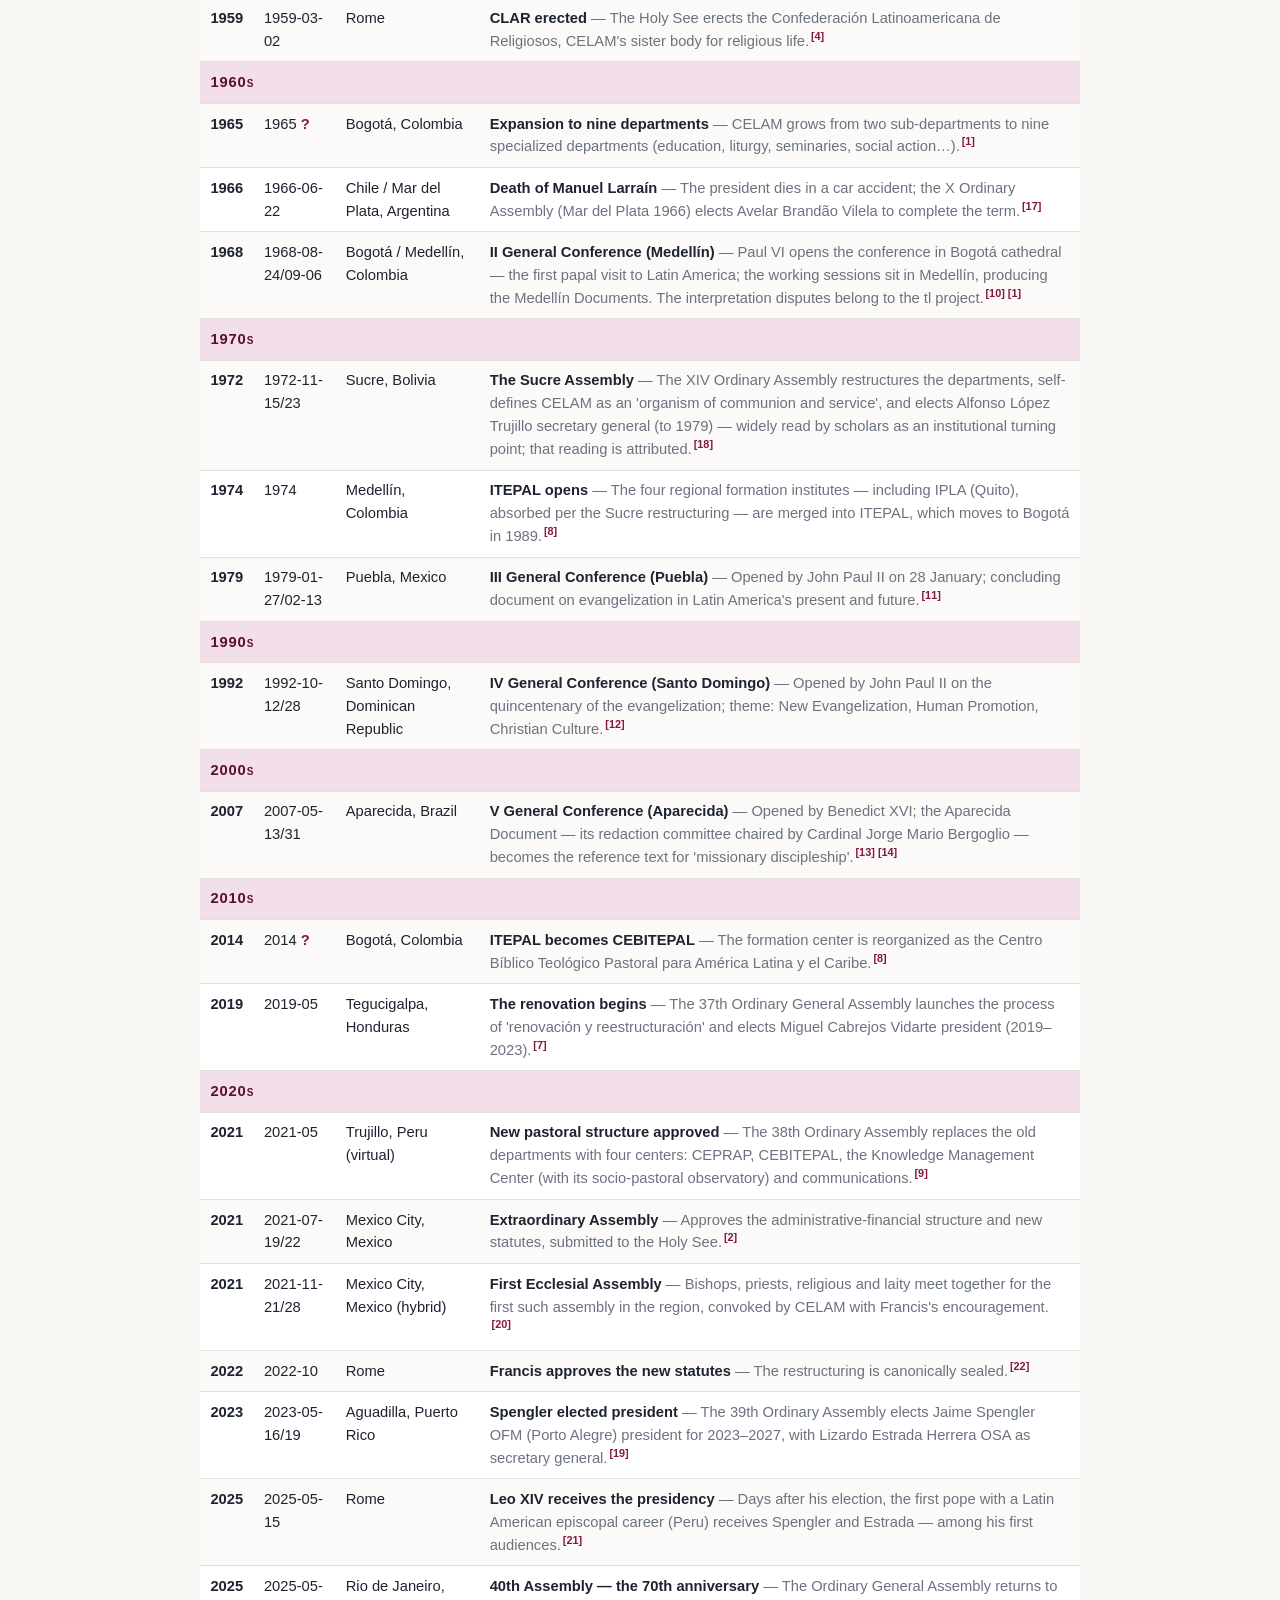
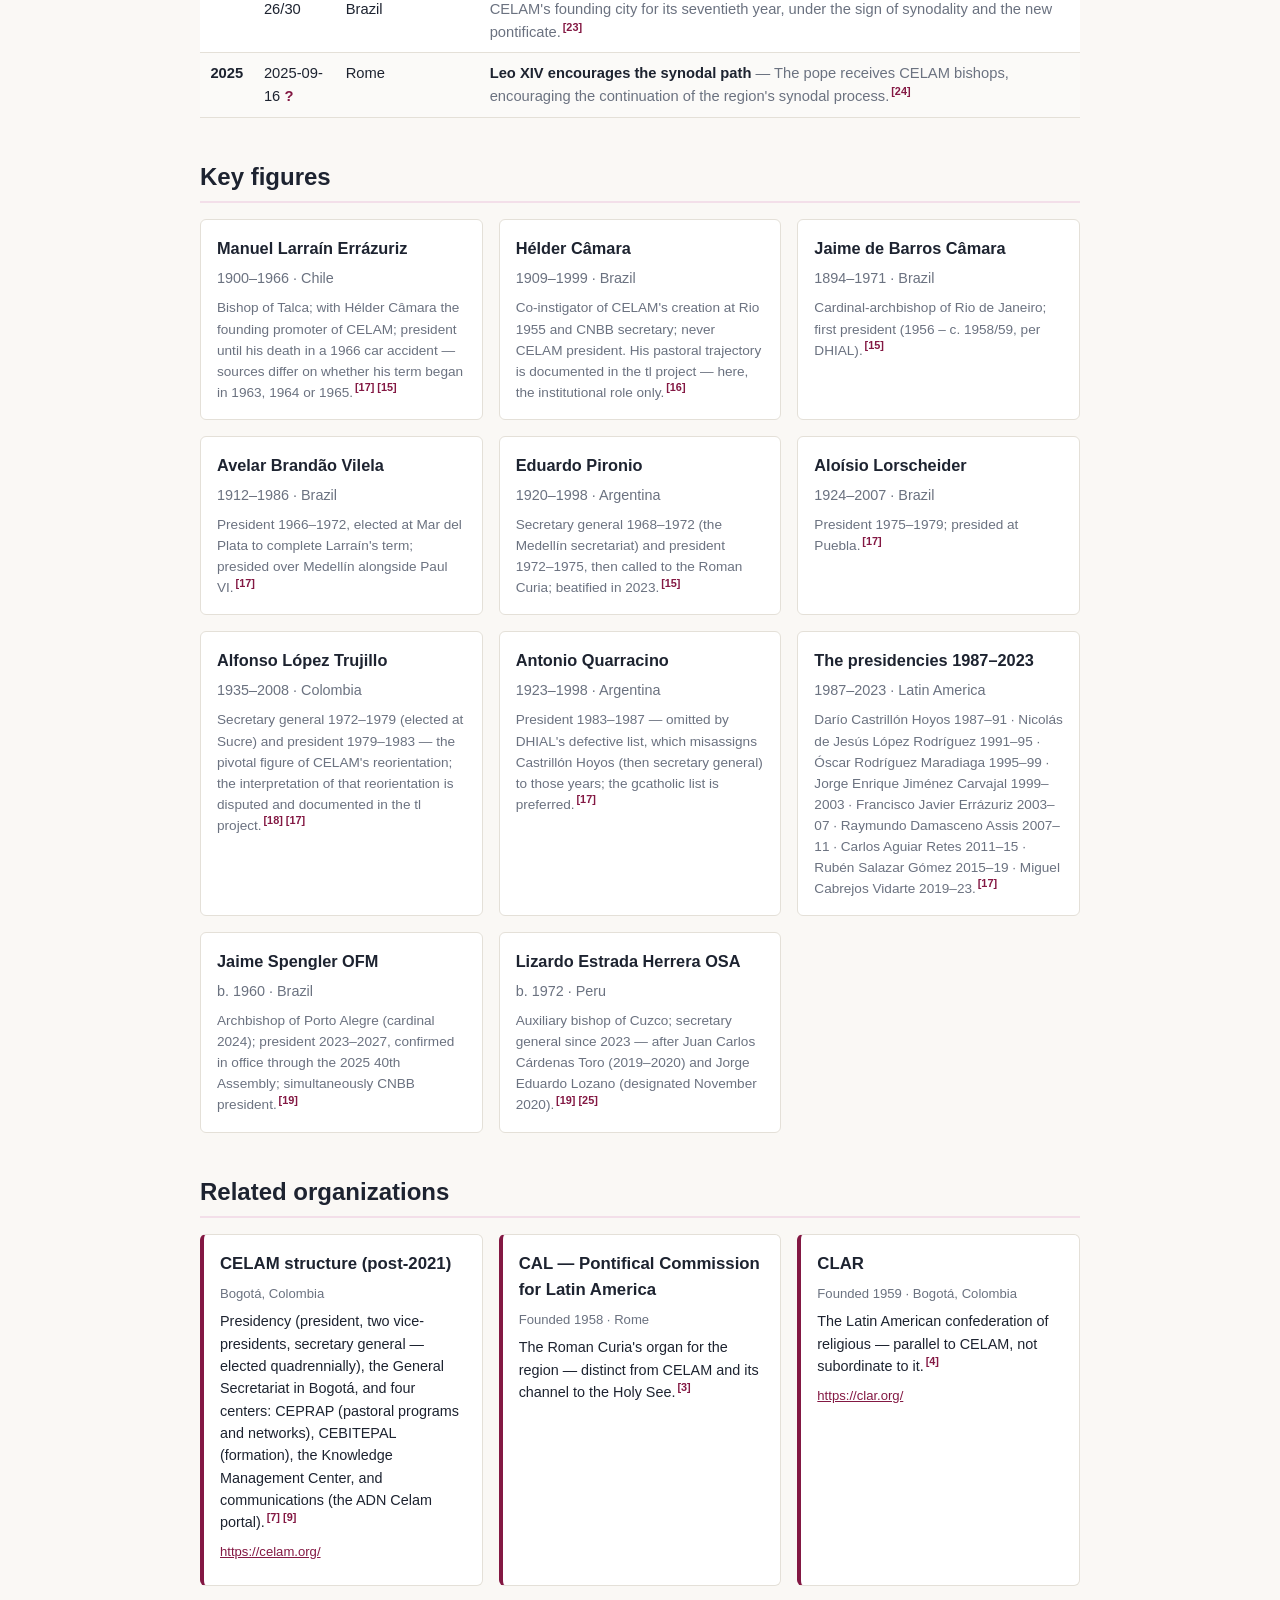
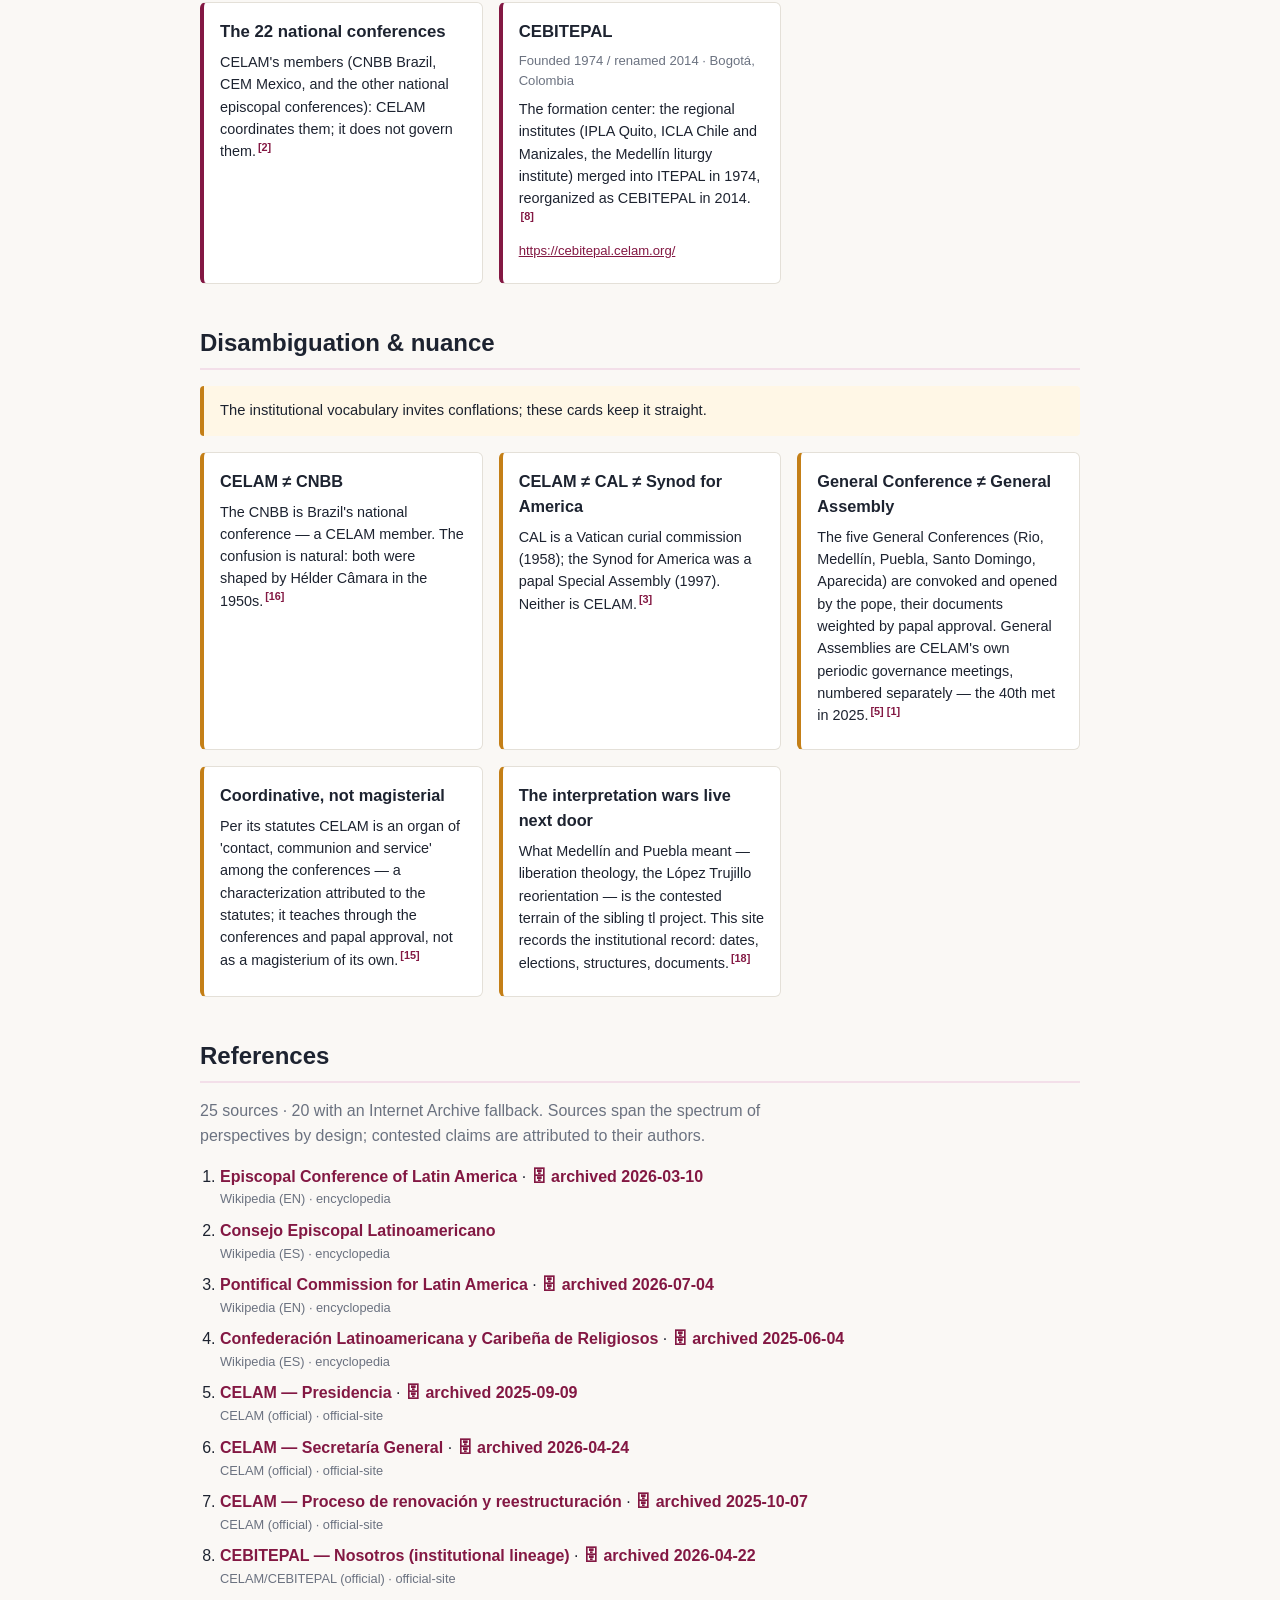
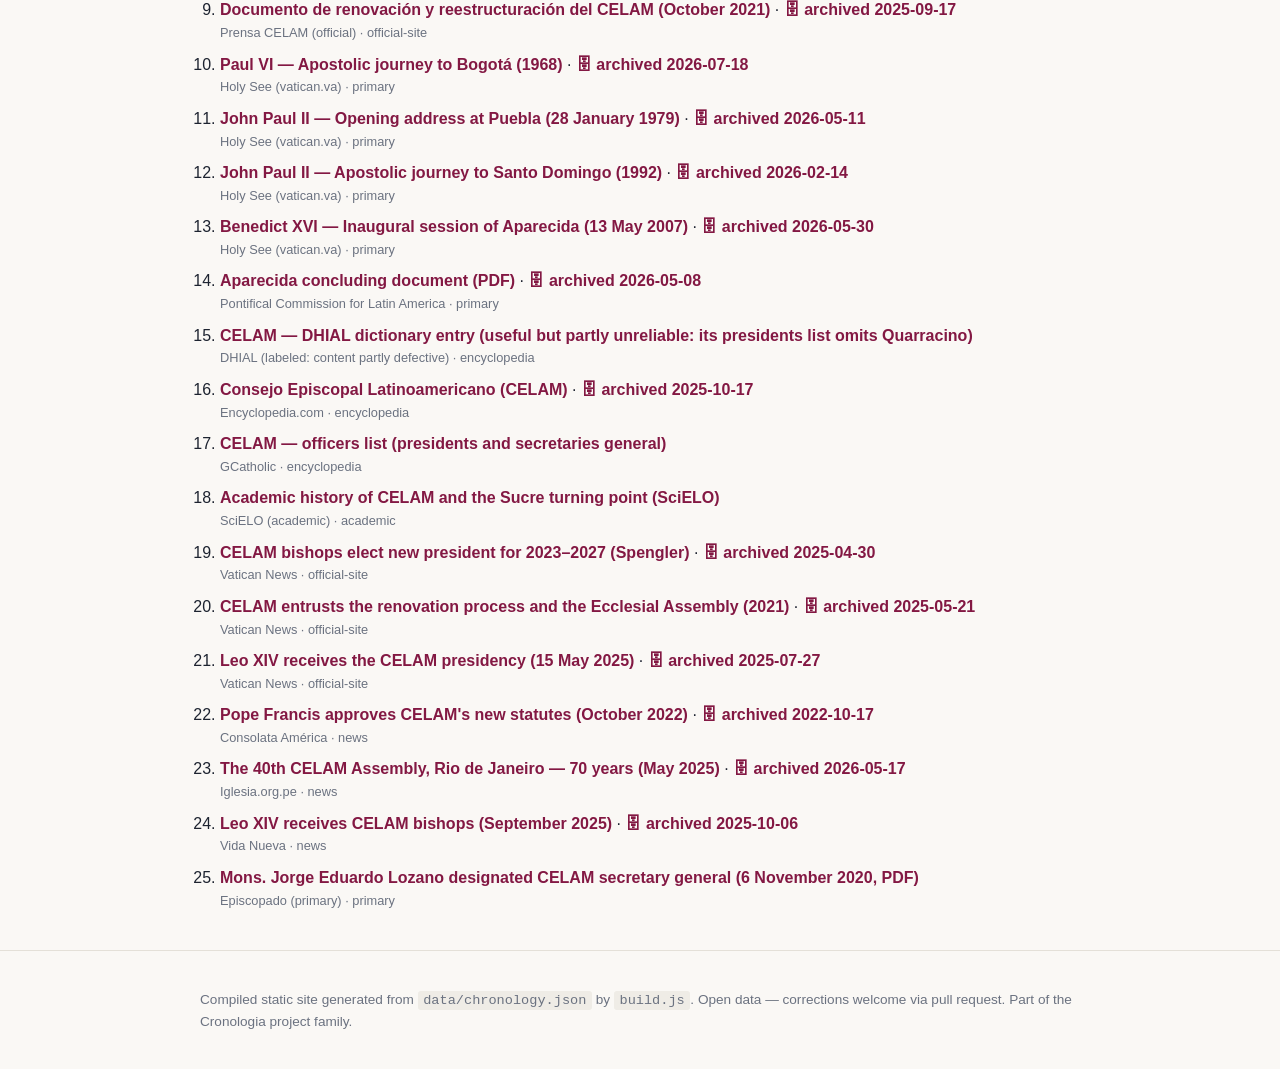
==== commit 6f994929: "Roll out the preservation + link-health pipeline from core/template (core#4, core#18) This repo had " ====
--- a/docs/index.html
+++ b/docs/index.html
@@ -358,11 +358,11 @@
 
     <section id="references">
       <h2>References</h2>
-      <p class="section-intro">25 sources. Sources span the
+      <p class="section-intro">25 sources · 20 with an Internet Archive fallback. Sources span the
       spectrum of perspectives by design; contested claims are attributed to their authors.</p>
       <ol class="references">
         <li id="ref-1">
-          <a href="https://en.wikipedia.org/wiki/Episcopal_Conference_of_Latin_America" rel="noopener noreferrer" target="_blank">Episcopal Conference of Latin America</a>
+          <a href="https://en.wikipedia.org/wiki/Episcopal_Conference_of_Latin_America" rel="noopener noreferrer" target="_blank">Episcopal Conference of Latin America</a> · <a class="archive-link" href="https://web.archive.org/web/20260310185251/https://en.wikipedia.org/wiki/Episcopal_Conference_of_Latin_America" rel="noopener noreferrer" target="_blank">🗄 archived 2026-03-10</a>
           <span class="ref-meta">Wikipedia (EN) · encyclopedia</span>
         </li>
         <li id="ref-2">
@@ -370,51 +370,51 @@
           <span class="ref-meta">Wikipedia (ES) · encyclopedia</span>
         </li>
         <li id="ref-3">
-          <a href="https://en.wikipedia.org/wiki/Pontifical_Commission_for_Latin_America" rel="noopener noreferrer" target="_blank">Pontifical Commission for Latin America</a>
+          <a href="https://en.wikipedia.org/wiki/Pontifical_Commission_for_Latin_America" rel="noopener noreferrer" target="_blank">Pontifical Commission for Latin America</a> · <a class="archive-link" href="https://web.archive.org/web/20260704024247/https://en.wikipedia.org/wiki/Pontifical_Commission_for_Latin_America" rel="noopener noreferrer" target="_blank">🗄 archived 2026-07-04</a>
           <span class="ref-meta">Wikipedia (EN) · encyclopedia</span>
         </li>
         <li id="ref-4">
-          <a href="https://es.wikipedia.org/wiki/Confederaci%C3%B3n_Latinoamericana_y_Caribe%C3%B1a_de_Religiosos" rel="noopener noreferrer" target="_blank">Confederación Latinoamericana y Caribeña de Religiosos</a>
+          <a href="https://es.wikipedia.org/wiki/Confederaci%C3%B3n_Latinoamericana_y_Caribe%C3%B1a_de_Religiosos" rel="noopener noreferrer" target="_blank">Confederación Latinoamericana y Caribeña de Religiosos</a> · <a class="archive-link" href="https://web.archive.org/web/20250604183345/https://es.wikipedia.org/wiki/Confederaci%C3%B3n_Latinoamericana_y_Caribe%C3%B1a_de_Religiosos" rel="noopener noreferrer" target="_blank">🗄 archived 2025-06-04</a>
           <span class="ref-meta">Wikipedia (ES) · encyclopedia</span>
         </li>
         <li id="ref-5">
-          <a href="https://celam.org/presidencia/" rel="noopener noreferrer" target="_blank">CELAM — Presidencia</a>
+          <a href="https://celam.org/presidencia/" rel="noopener noreferrer" target="_blank">CELAM — Presidencia</a> · <a class="archive-link" href="https://web.archive.org/web/20250909081133/https://celam.org/presidencia/" rel="noopener noreferrer" target="_blank">🗄 archived 2025-09-09</a>
           <span class="ref-meta">CELAM (official) · official-site</span>
         </li>
         <li id="ref-6">
-          <a href="https://celam.org/secretaria-general/" rel="noopener noreferrer" target="_blank">CELAM — Secretaría General</a>
+          <a href="https://celam.org/secretaria-general/" rel="noopener noreferrer" target="_blank">CELAM — Secretaría General</a> · <a class="archive-link" href="https://web.archive.org/web/20260424060611/https://celam.org/secretaria-general/" rel="noopener noreferrer" target="_blank">🗄 archived 2026-04-24</a>
           <span class="ref-meta">CELAM (official) · official-site</span>
         </li>
         <li id="ref-7">
-          <a href="https://celam.org/proceso-de-renovacion-y-reestructuracion/" rel="noopener noreferrer" target="_blank">CELAM — Proceso de renovación y reestructuración</a>
+          <a href="https://celam.org/proceso-de-renovacion-y-reestructuracion/" rel="noopener noreferrer" target="_blank">CELAM — Proceso de renovación y reestructuración</a> · <a class="archive-link" href="https://web.archive.org/web/20251007021446/https://celam.org/proceso-de-renovacion-y-reestructuracion/" rel="noopener noreferrer" target="_blank">🗄 archived 2025-10-07</a>
           <span class="ref-meta">CELAM (official) · official-site</span>
         </li>
         <li id="ref-8">
-          <a href="https://cebitepal.celam.org/nosotros/" rel="noopener noreferrer" target="_blank">CEBITEPAL — Nosotros (institutional lineage)</a>
+          <a href="https://cebitepal.celam.org/nosotros/" rel="noopener noreferrer" target="_blank">CEBITEPAL — Nosotros (institutional lineage)</a> · <a class="archive-link" href="https://web.archive.org/web/20260422153548/https://cebitepal.celam.org/nosotros/" rel="noopener noreferrer" target="_blank">🗄 archived 2026-04-22</a>
           <span class="ref-meta">CELAM/CEBITEPAL (official) · official-site</span>
         </li>
         <li id="ref-9">
-          <a href="https://prensacelam.org/2021/10/02/documento-de-renovacion-y-reestructuracion-del-celam-un-proceso-permanente" rel="noopener noreferrer" target="_blank">Documento de renovación y reestructuración del CELAM (October 2021)</a>
+          <a href="https://prensacelam.org/2021/10/02/documento-de-renovacion-y-reestructuracion-del-celam-un-proceso-permanente" rel="noopener noreferrer" target="_blank">Documento de renovación y reestructuración del CELAM (October 2021)</a> · <a class="archive-link" href="https://web.archive.org/web/20250917212950/https://prensacelam.org/2021/10/02/documento-de-renovacion-y-reestructuracion-del-celam-un-proceso-permanente/" rel="noopener noreferrer" target="_blank">🗄 archived 2025-09-17</a>
           <span class="ref-meta">Prensa CELAM (official) · official-site</span>
         </li>
         <li id="ref-10">
-          <a href="https://www.vatican.va/content/paul-vi/en/travels/documents/bogota.html" rel="noopener noreferrer" target="_blank">Paul VI — Apostolic journey to Bogotá (1968)</a>
+          <a href="https://www.vatican.va/content/paul-vi/en/travels/documents/bogota.html" rel="noopener noreferrer" target="_blank">Paul VI — Apostolic journey to Bogotá (1968)</a> · <a class="archive-link" href="https://web.archive.org/web/20260718170501/https://www.vatican.va/content/paul-vi/en/travels/documents/bogota.html" rel="noopener noreferrer" target="_blank">🗄 archived 2026-07-18</a>
           <span class="ref-meta">Holy See (vatican.va) · primary</span>
         </li>
         <li id="ref-11">
-          <a href="https://www.vatican.va/content/john-paul-ii/en/speeches/1979/january/documents/hf_jp-ii_spe_19790128_messico-puebla-episc-latam.html" rel="noopener noreferrer" target="_blank">John Paul II — Opening address at Puebla (28 January 1979)</a>
+          <a href="https://www.vatican.va/content/john-paul-ii/en/speeches/1979/january/documents/hf_jp-ii_spe_19790128_messico-puebla-episc-latam.html" rel="noopener noreferrer" target="_blank">John Paul II — Opening address at Puebla (28 January 1979)</a> · <a class="archive-link" href="https://web.archive.org/web/20260511062457/https://www.vatican.va/content/john-paul-ii/en/speeches/1979/january/documents/hf_jp-ii_spe_19790128_messico-puebla-episc-latam.html" rel="noopener noreferrer" target="_blank">🗄 archived 2026-05-11</a>
           <span class="ref-meta">Holy See (vatican.va) · primary</span>
         </li>
         <li id="ref-12">
-          <a href="https://www.vatican.va/content/john-paul-ii/en/travels/1992/travels/documents/trav_santo-domingo-1992.html" rel="noopener noreferrer" target="_blank">John Paul II — Apostolic journey to Santo Domingo (1992)</a>
+          <a href="https://www.vatican.va/content/john-paul-ii/en/travels/1992/travels/documents/trav_santo-domingo-1992.html" rel="noopener noreferrer" target="_blank">John Paul II — Apostolic journey to Santo Domingo (1992)</a> · <a class="archive-link" href="https://web.archive.org/web/20260214115124/https://www.vatican.va/content/john-paul-ii/en/travels/1992/travels/documents/trav_santo-domingo-1992.html" rel="noopener noreferrer" target="_blank">🗄 archived 2026-02-14</a>
           <span class="ref-meta">Holy See (vatican.va) · primary</span>
         </li>
         <li id="ref-13">
-          <a href="https://www.vatican.va/content/benedict-xvi/en/speeches/2007/may/documents/hf_ben-xvi_spe_20070513_conference-aparecida.html" rel="noopener noreferrer" target="_blank">Benedict XVI — Inaugural session of Aparecida (13 May 2007)</a>
+          <a href="https://www.vatican.va/content/benedict-xvi/en/speeches/2007/may/documents/hf_ben-xvi_spe_20070513_conference-aparecida.html" rel="noopener noreferrer" target="_blank">Benedict XVI — Inaugural session of Aparecida (13 May 2007)</a> · <a class="archive-link" href="https://web.archive.org/web/20260530075205/https://www.vatican.va/content/benedict-xvi/en/speeches/2007/may/documents/hf_ben-xvi_spe_20070513_conference-aparecida.html" rel="noopener noreferrer" target="_blank">🗄 archived 2026-05-30</a>
           <span class="ref-meta">Holy See (vatican.va) · primary</span>
         </li>
         <li id="ref-14">
-          <a href="https://www.americalatina.va/content/dam/americalatina/Documents/12)%20Aparecida%202007.pdf" rel="noopener noreferrer" target="_blank">Aparecida concluding document (PDF)</a>
+          <a href="https://www.americalatina.va/content/dam/americalatina/Documents/12)%20Aparecida%202007.pdf" rel="noopener noreferrer" target="_blank">Aparecida concluding document (PDF)</a> · <a class="archive-link" href="https://web.archive.org/web/20260508115158/https://www.americalatina.va/content/dam/americalatina/Documents/12)%20Aparecida%202007.pdf" rel="noopener noreferrer" target="_blank">🗄 archived 2026-05-08</a>
           <span class="ref-meta">Pontifical Commission for Latin America · primary</span>
         </li>
         <li id="ref-15">
@@ -422,7 +422,7 @@
           <span class="ref-meta">DHIAL (labeled: content partly defective) · encyclopedia</span>
         </li>
         <li id="ref-16">
-          <a href="https://www.encyclopedia.com/religion/encyclopedias-almanacs-transcripts-and-maps/consejo-episcopal-latinoamericano-celam" rel="noopener noreferrer" target="_blank">Consejo Episcopal Latinoamericano (CELAM)</a>
+          <a href="https://www.encyclopedia.com/religion/encyclopedias-almanacs-transcripts-and-maps/consejo-episcopal-latinoamericano-celam" rel="noopener noreferrer" target="_blank">Consejo Episcopal Latinoamericano (CELAM)</a> · <a class="archive-link" href="https://web.archive.org/web/20251017120432/https://www.encyclopedia.com/religion/encyclopedias-almanacs-transcripts-and-maps/consejo-episcopal-latinoamericano-celam" rel="noopener noreferrer" target="_blank">🗄 archived 2025-10-17</a>
           <span class="ref-meta">Encyclopedia.com · encyclopedia</span>
         </li>
         <li id="ref-17">
@@ -434,27 +434,27 @@
           <span class="ref-meta">SciELO (academic) · academic</span>
         </li>
         <li id="ref-19">
-          <a href="https://www.vaticannews.va/en/church/news/2023-05/celam-bishops-elect-new-president-for-the-four-year-term-2023-20.html" rel="noopener noreferrer" target="_blank">CELAM bishops elect new president for 2023–2027 (Spengler)</a>
+          <a href="https://www.vaticannews.va/en/church/news/2023-05/celam-bishops-elect-new-president-for-the-four-year-term-2023-20.html" rel="noopener noreferrer" target="_blank">CELAM bishops elect new president for 2023–2027 (Spengler)</a> · <a class="archive-link" href="https://web.archive.org/web/20250430010537/https://www.vaticannews.va/en/church/news/2023-05/celam-bishops-elect-new-president-for-the-four-year-term-2023-20.html" rel="noopener noreferrer" target="_blank">🗄 archived 2025-04-30</a>
           <span class="ref-meta">Vatican News · official-site</span>
         </li>
         <li id="ref-20">
-          <a href="https://www.vaticannews.va/es/iglesia/news/2021-07/celam-encomienda-proceso-renovacion-asamblea-eclesial-virgen.html" rel="noopener noreferrer" target="_blank">CELAM entrusts the renovation process and the Ecclesial Assembly (2021)</a>
+          <a href="https://www.vaticannews.va/es/iglesia/news/2021-07/celam-encomienda-proceso-renovacion-asamblea-eclesial-virgen.html" rel="noopener noreferrer" target="_blank">CELAM entrusts the renovation process and the Ecclesial Assembly (2021)</a> · <a class="archive-link" href="https://web.archive.org/web/20250521133557/https://www.vaticannews.va/es/iglesia/news/2021-07/celam-encomienda-proceso-renovacion-asamblea-eclesial-virgen.html" rel="noopener noreferrer" target="_blank">🗄 archived 2025-05-21</a>
           <span class="ref-meta">Vatican News · official-site</span>
         </li>
         <li id="ref-21">
-          <a href="https://www.vaticannews.va/es/papa/news/2025-05/el-papa-leon-xiv-recibe-la-presidencia-del-celam.html" rel="noopener noreferrer" target="_blank">Leo XIV receives the CELAM presidency (15 May 2025)</a>
+          <a href="https://www.vaticannews.va/es/papa/news/2025-05/el-papa-leon-xiv-recibe-la-presidencia-del-celam.html" rel="noopener noreferrer" target="_blank">Leo XIV receives the CELAM presidency (15 May 2025)</a> · <a class="archive-link" href="https://web.archive.org/web/20250727134842/https://www.vaticannews.va/es/papa/news/2025-05/el-papa-leon-xiv-recibe-la-presidencia-del-celam.html" rel="noopener noreferrer" target="_blank">🗄 archived 2025-07-27</a>
           <span class="ref-meta">Vatican News · official-site</span>
         </li>
         <li id="ref-22">
-          <a href="https://www.consolataamerica.org/es/el-papa-francisco-aprueba-los-nuevos-estatutos-del-celam/" rel="noopener noreferrer" target="_blank">Pope Francis approves CELAM&#39;s new statutes (October 2022)</a>
+          <a href="https://www.consolataamerica.org/es/el-papa-francisco-aprueba-los-nuevos-estatutos-del-celam/" rel="noopener noreferrer" target="_blank">Pope Francis approves CELAM&#39;s new statutes (October 2022)</a> · <a class="archive-link" href="https://web.archive.org/web/20221017133805/https://www.consolataamerica.org/es/el-papa-francisco-aprueba-los-nuevos-estatutos-del-celam/" rel="noopener noreferrer" target="_blank">🗄 archived 2022-10-17</a>
           <span class="ref-meta">Consolata América · news</span>
         </li>
         <li id="ref-23">
-          <a href="https://iglesia.org.pe/2025/05/30/peru-presente-en-la-40-a-asamblea-del-celam-70-anos-sembrando-esperanza-en-america-latina/" rel="noopener noreferrer" target="_blank">The 40th CELAM Assembly, Rio de Janeiro — 70 years (May 2025)</a>
+          <a href="https://iglesia.org.pe/2025/05/30/peru-presente-en-la-40-a-asamblea-del-celam-70-anos-sembrando-esperanza-en-america-latina/" rel="noopener noreferrer" target="_blank">The 40th CELAM Assembly, Rio de Janeiro — 70 years (May 2025)</a> · <a class="archive-link" href="https://web.archive.org/web/20260517141638/https://iglesia.org.pe/2025/05/30/peru-presente-en-la-40-a-asamblea-del-celam-70-anos-sembrando-esperanza-en-america-latina/" rel="noopener noreferrer" target="_blank">🗄 archived 2026-05-17</a>
           <span class="ref-meta">Iglesia.org.pe · news</span>
         </li>
         <li id="ref-24">
-          <a href="https://www.vidanuevadigital.com/2025/09/16/leon-xiv-recibe-a-los-obispos-del-celam-y-los-anima-a-seguir-impulsando-el-camino-sinodal/" rel="noopener noreferrer" target="_blank">Leo XIV receives CELAM bishops (September 2025)</a>
+          <a href="https://www.vidanuevadigital.com/2025/09/16/leon-xiv-recibe-a-los-obispos-del-celam-y-los-anima-a-seguir-impulsando-el-camino-sinodal/" rel="noopener noreferrer" target="_blank">Leo XIV receives CELAM bishops (September 2025)</a> · <a class="archive-link" href="https://web.archive.org/web/20251006022947/https://www.vidanuevadigital.com/2025/09/16/leon-xiv-recibe-a-los-obispos-del-celam-y-los-anima-a-seguir-impulsando-el-camino-sinodal/" rel="noopener noreferrer" target="_blank">🗄 archived 2025-10-06</a>
           <span class="ref-meta">Vida Nueva · news</span>
         </li>
         <li id="ref-25">
--- a/docs/styles.css
+++ b/docs/styles.css
@@ -34,6 +34,9 @@
 .site-header .subtitle { margin: 0 0 1rem; font-size: 1.1rem; opacity: .92; }
 .site-header .lead { margin: 0 0 1rem; max-width: 64ch; opacity: .95; }
 .site-header .updated { margin: 0; font-size: .85rem; opacity: .8; }
+.viz-chips { display: flex; flex-wrap: wrap; gap: .5rem; margin: .9rem 0 0; }
+.viz-chips a { display: inline-block; background: rgba(255,255,255,.14); border: 1px solid rgba(255,255,255,.35); color: #fff; text-decoration: none; font-size: .82rem; font-weight: 600; padding: .3rem .75rem; border-radius: 999px; white-space: nowrap; }
+.viz-chips a:hover { background: rgba(255,255,255,.28); }
 
 /* Nav */
 .site-nav { position: sticky; top: 0; z-index: 10; background: #2a2f3a; box-shadow: 0 1px 4px rgba(0,0,0,.2); }
@@ -116,6 +119,14 @@
 .site-footer code { background: #efece6; padding: .1rem .35rem; border-radius: 3px; }
 
 @media (max-width: 560px) {
+  .site-header { padding: 1.4rem 0 1.1rem; }
+  .site-header h1 { font-size: 1.5rem; }
+  .site-header .subtitle { font-size: .95rem; margin-bottom: .5rem; }
+  .site-header .lead { display: none; }
+  .site-header .updated { font-size: .78rem; }
+  .site-nav .wrap { flex-wrap: nowrap; overflow-x: auto; -webkit-overflow-scrolling: touch; scrollbar-width: none; gap: 1rem; padding: .55rem 1rem; }
+  .site-nav .wrap::-webkit-scrollbar { display: none; }
+  .site-nav a { font-size: .82rem; }
   .facts { grid-template-columns: 1fr; gap: .1rem; }
   .facts dt { margin-top: .5rem; }
 }
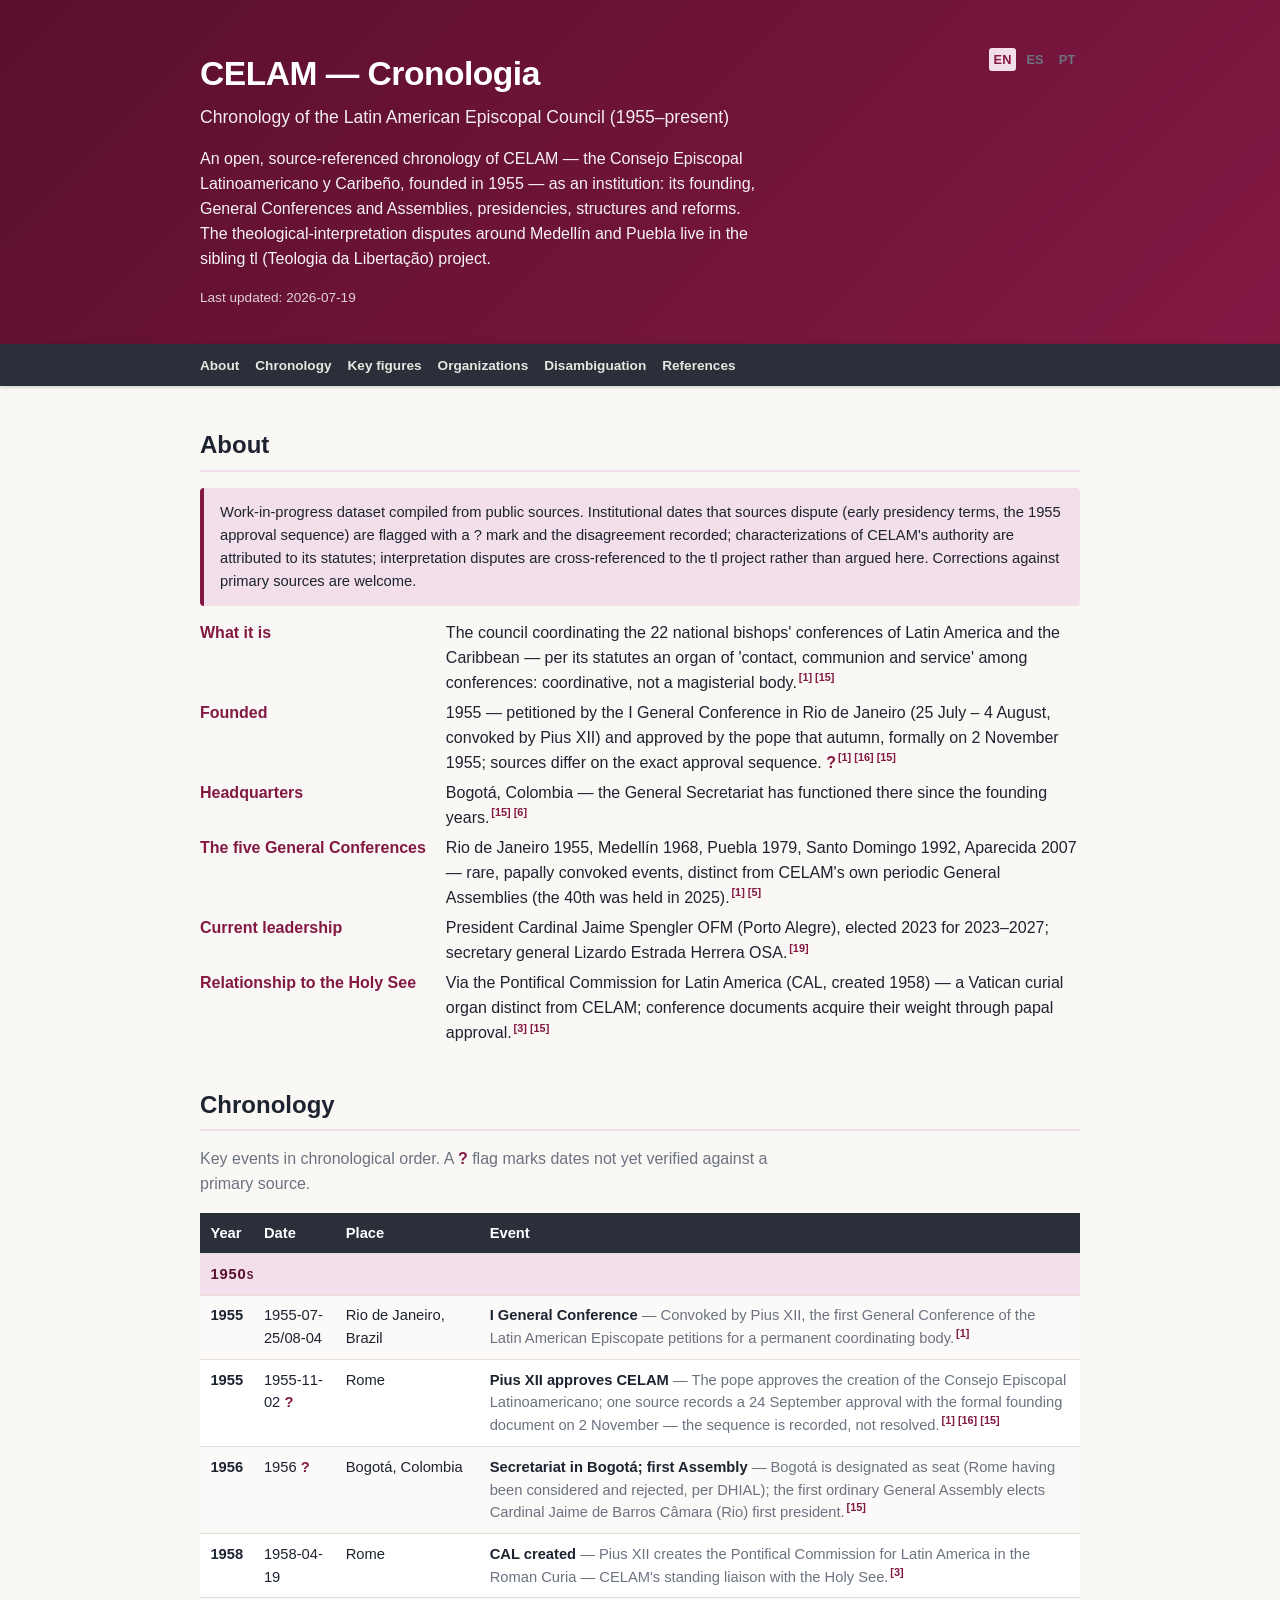
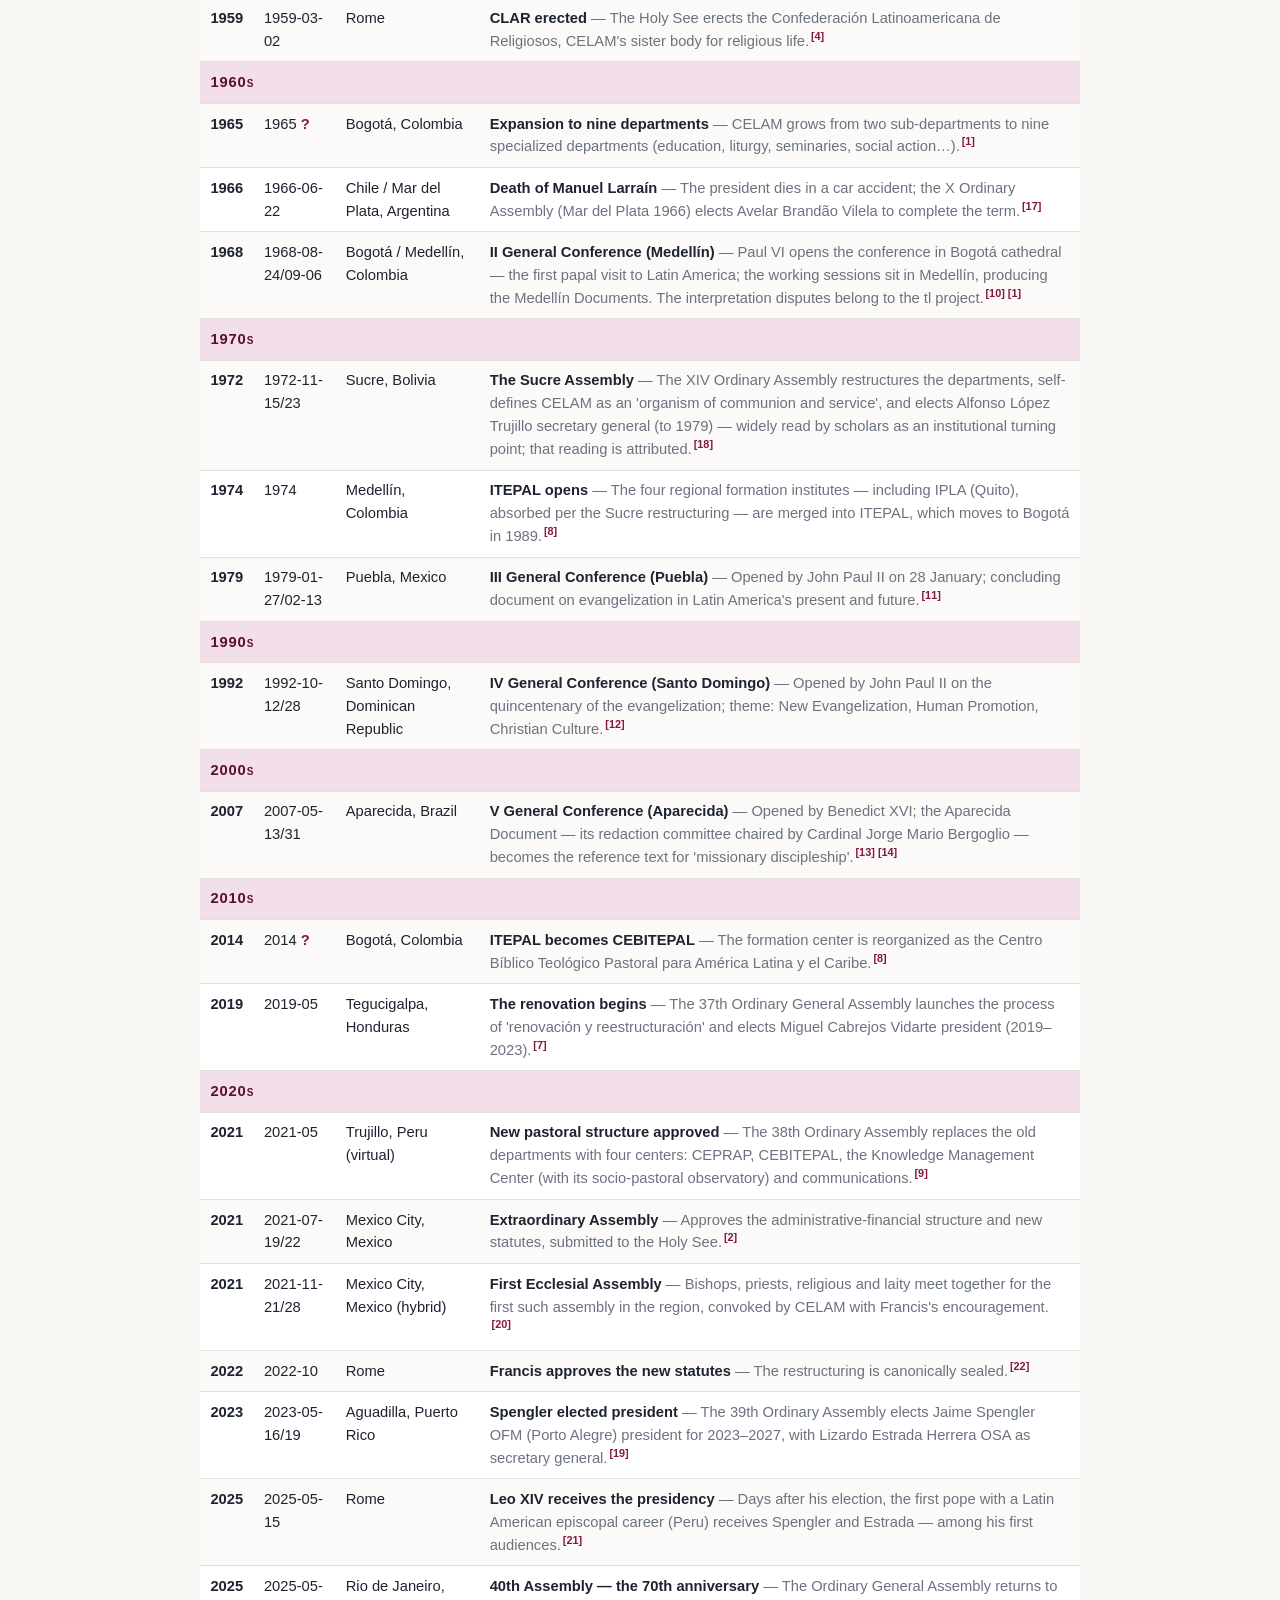
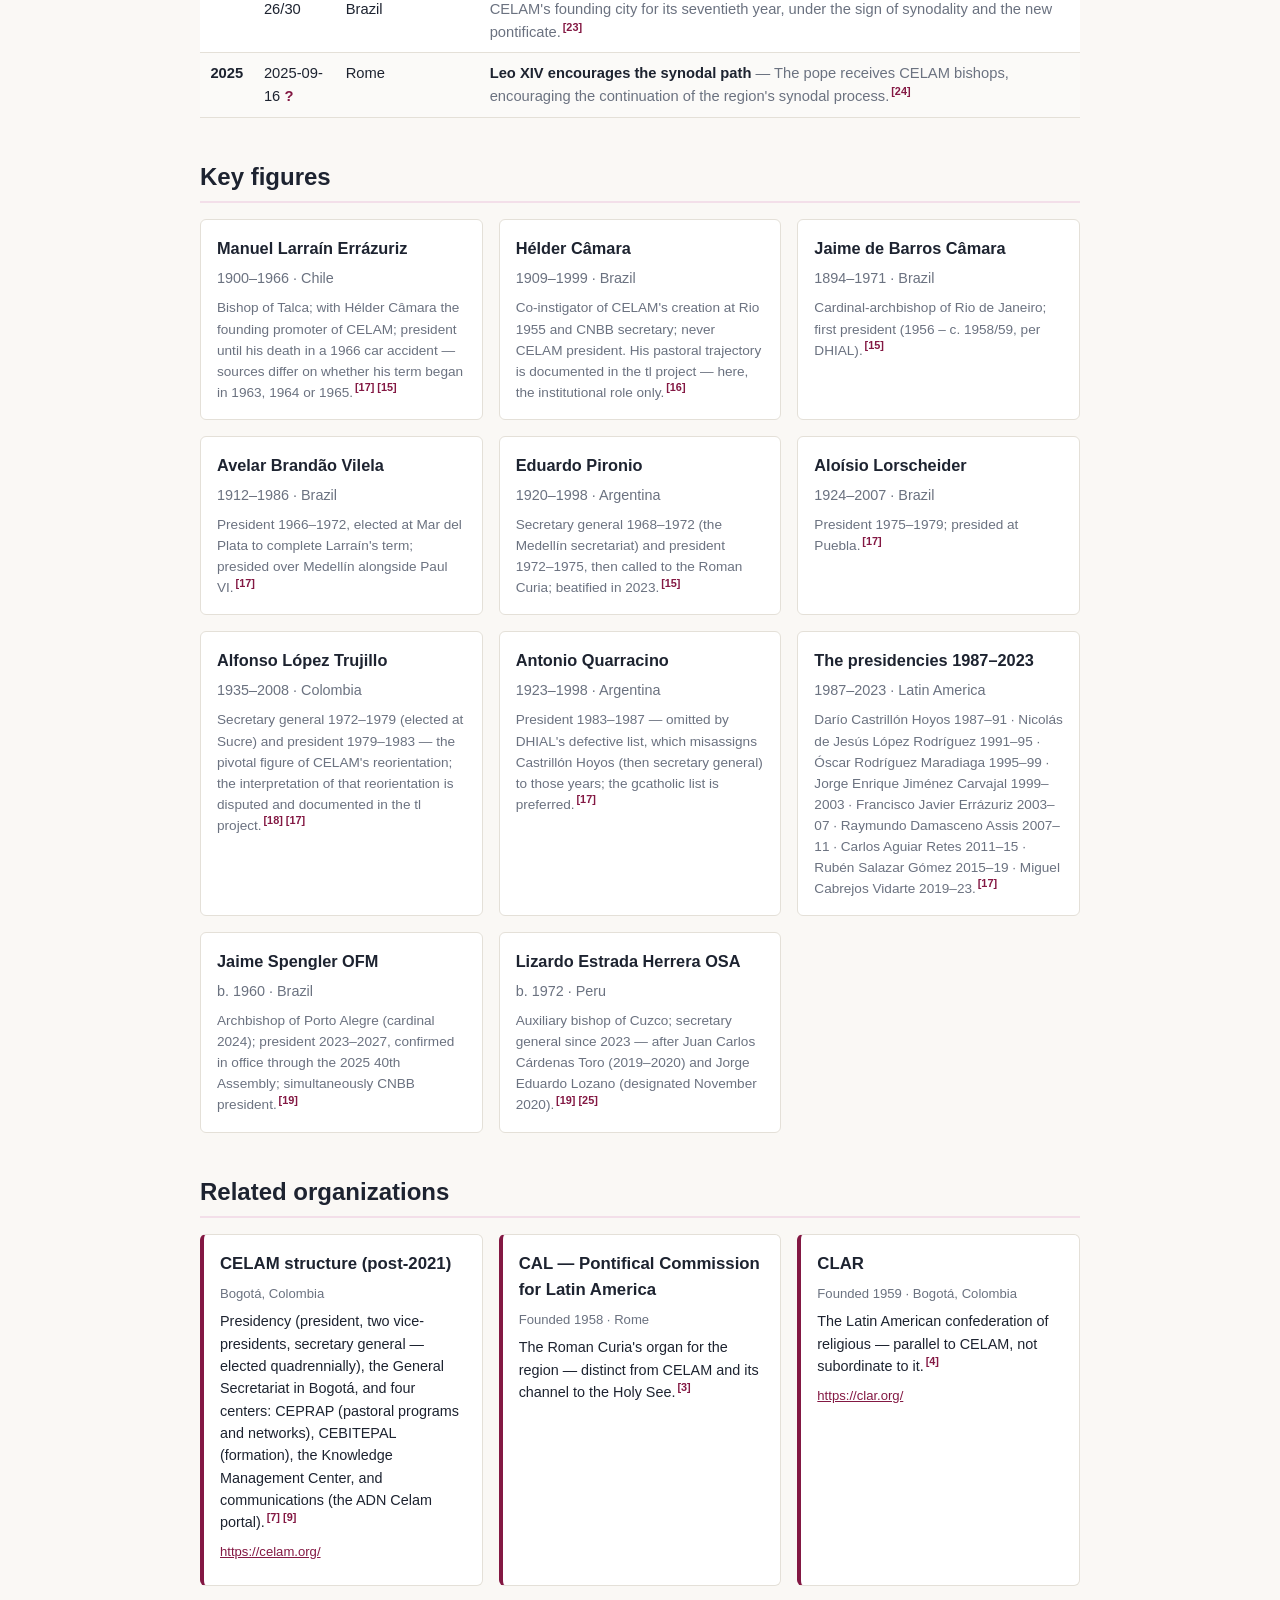
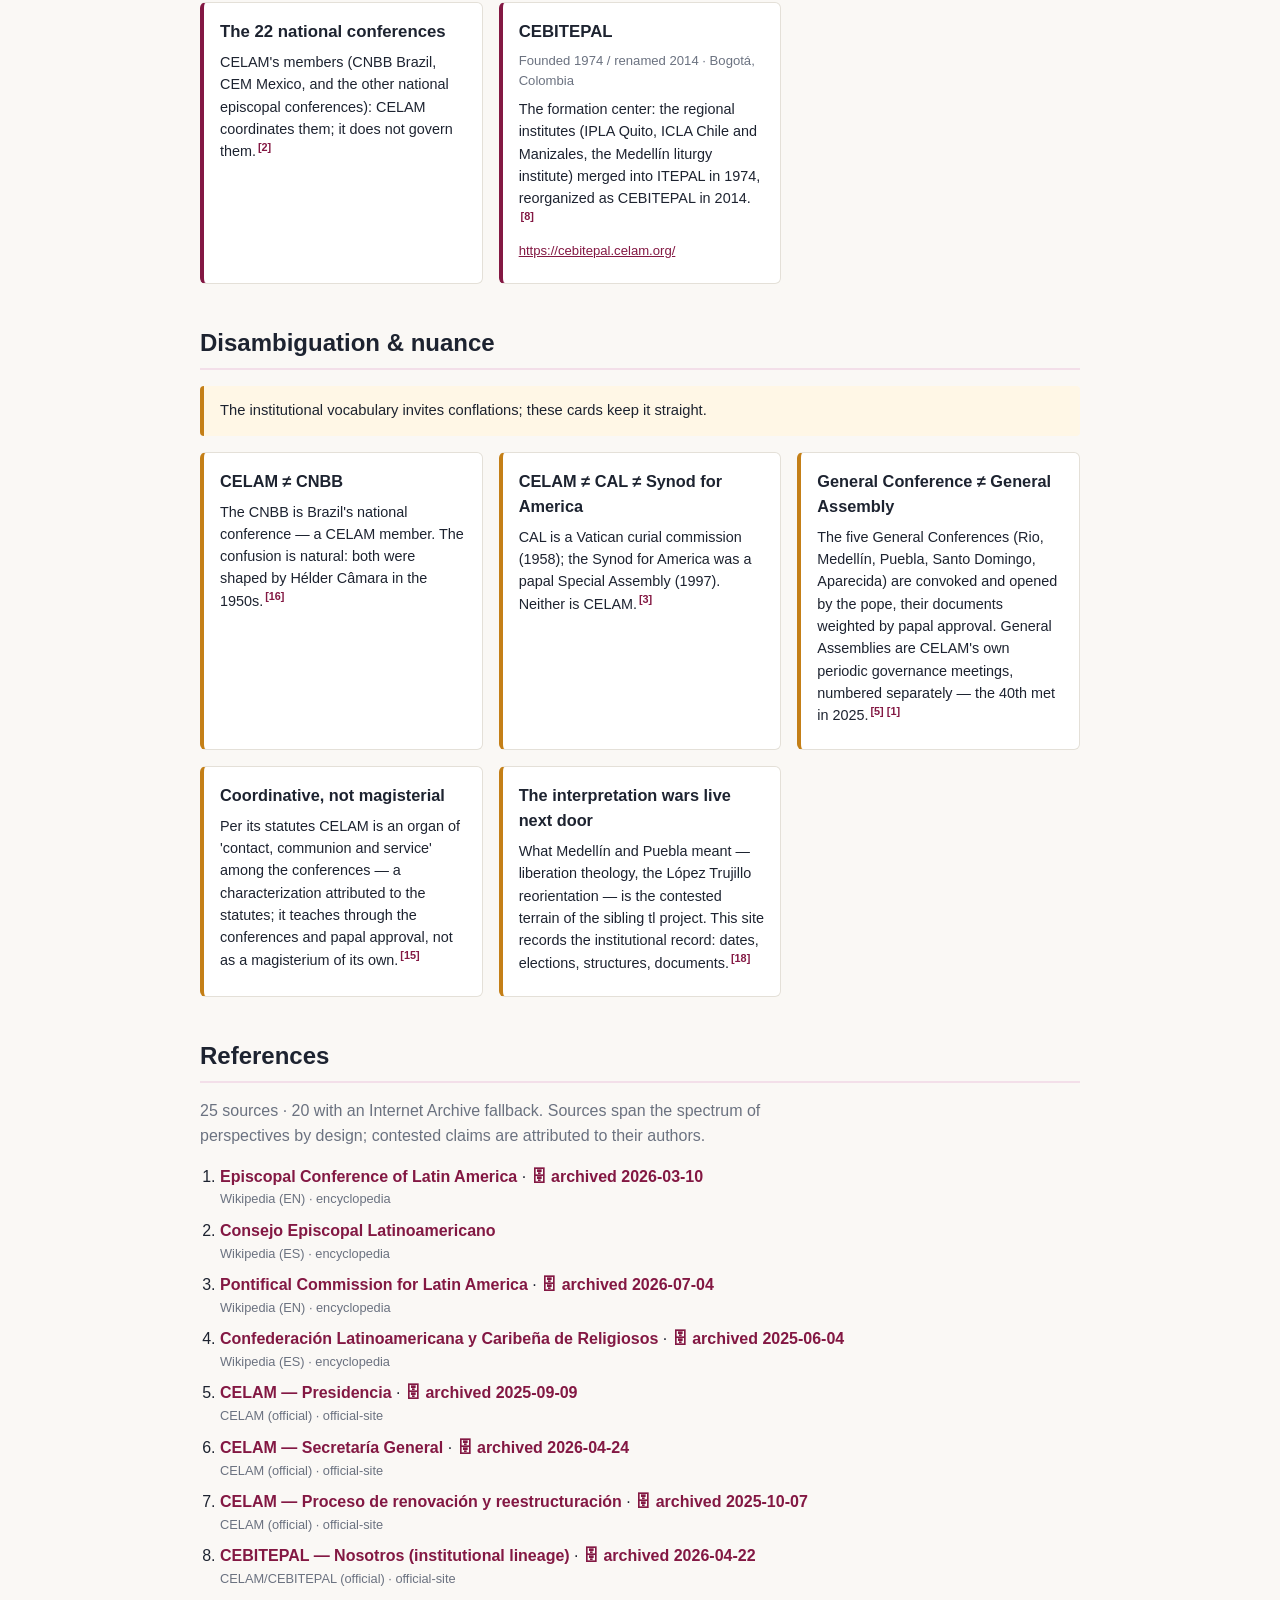
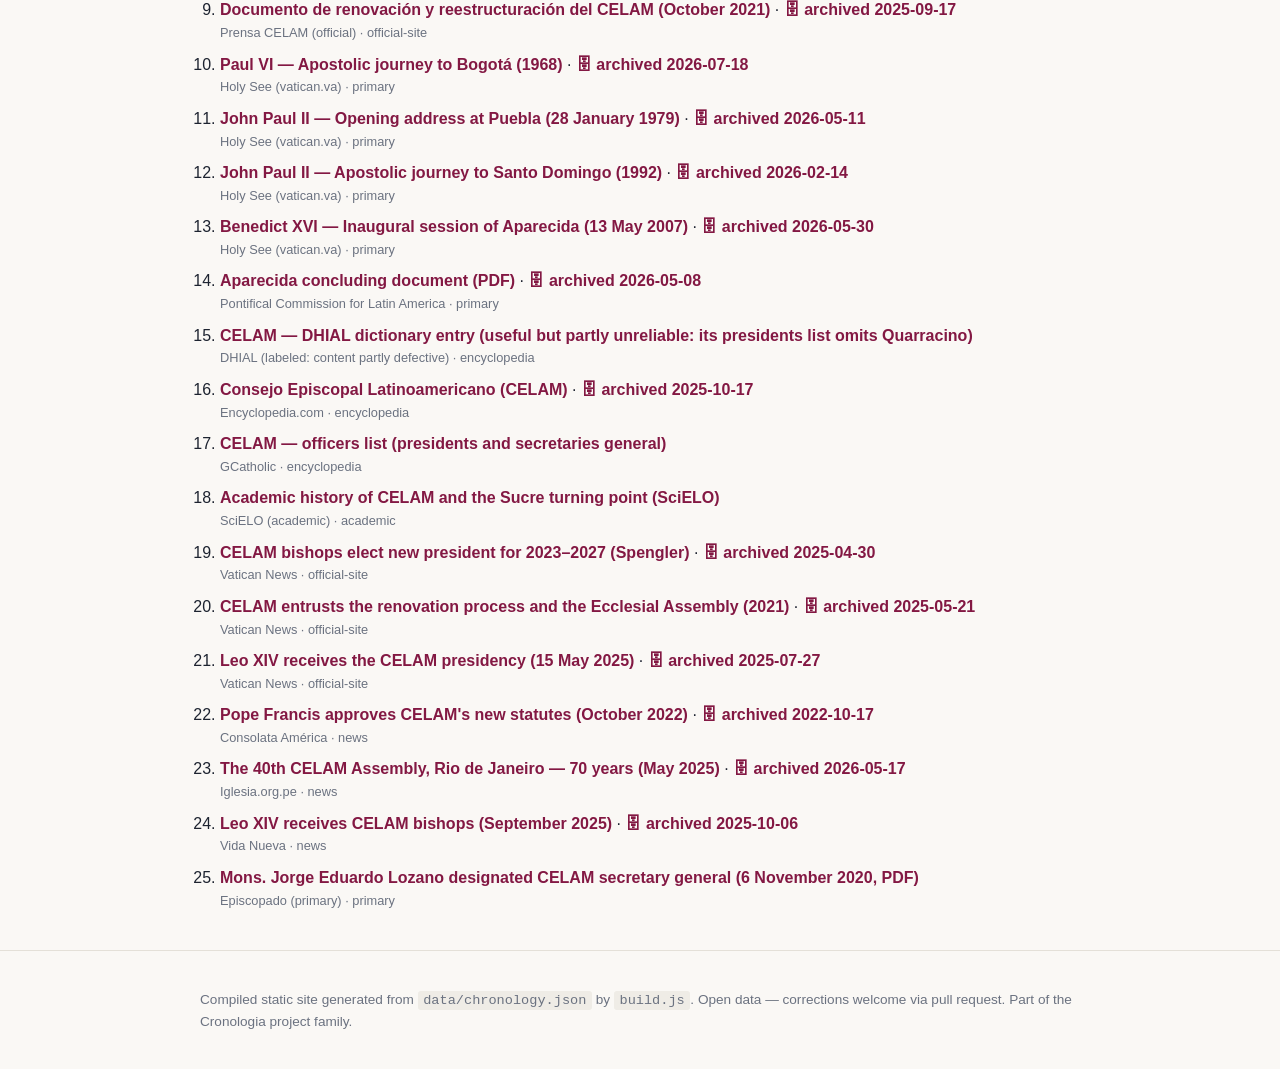
==== commit e33c57cf: "Adopt the multi-language build from core/template (core#9): en/es/pt locales The first of the five r" ====
--- a/docs/index.html
+++ b/docs/index.html
@@ -2,474 +2,22 @@
 <html lang="en">
 <head>
   <meta charset="utf-8">
-  <meta name="viewport" content="width=device-width, initial-scale=1">
-  <title>CELAM — Cronologia</title>
-  <meta name="description" content="An open, source-referenced chronology of CELAM — the Consejo Episcopal Latinoamericano y Caribeño, founded in 1955 — as an institution: its founding, General Conferences and Assemblies, presidencies, structures and reforms. The theological-interpretation disputes around Medellín and Puebla live in the sibling tl (Teologia da Libertação) project.">
-  <!-- Google tag (gtag.js) -->
-  <script async src="https://www.googletagmanager.com/gtag/js?id=G-R9LV1QZHVE"></script>
+  <link rel="canonical" href="https://cronologia.github.io/celam/en/">
+  <link rel="alternate" hreflang="en" href="https://cronologia.github.io/celam/en/">
+  <link rel="alternate" hreflang="es" href="https://cronologia.github.io/celam/es/">
+  <link rel="alternate" hreflang="pt" href="https://cronologia.github.io/celam/pt/">
+  <link rel="alternate" hreflang="x-default" href="https://cronologia.github.io/celam/en/">
   <script>
-    window.dataLayer = window.dataLayer || [];
-    function gtag(){dataLayer.push(arguments);}
-    gtag('js', new Date());
-    gtag('config', 'G-R9LV1QZHVE');
+    (function () {
+      var supported = ["en","es","pt"];
+      var stored = null; try { stored = localStorage.getItem('lang'); } catch (e) {}
+      var nav = (navigator.language || 'en').slice(0, 2).toLowerCase();
+      var pick = supported.indexOf(stored) >= 0 ? stored : (supported.indexOf(nav) >= 0 ? nav : 'en');
+      location.replace('./' + pick + '/');
+    })();
   </script>
-  <link rel="stylesheet" href="styles.css">
+  <noscript><meta http-equiv="refresh" content="0; url=./en/"></noscript>
+  <title>Cronologia</title>
 </head>
-<body>
-  <header class="site-header">
-    <div class="wrap">
-      <h1>CELAM — Cronologia</h1>
-      <p class="subtitle">Chronology of the Latin American Episcopal Council (1955–present)</p>
-      <p class="lead">An open, source-referenced chronology of CELAM — the Consejo Episcopal Latinoamericano y Caribeño, founded in 1955 — as an institution: its founding, General Conferences and Assemblies, presidencies, structures and reforms. The theological-interpretation disputes around Medellín and Puebla live in the sibling tl (Teologia da Libertação) project.</p>
-      <p class="updated">Last updated: 2026-07-19</p>
-    </div>
-  </header>
-
-  <nav class="site-nav">
-    <div class="wrap">
-      <a href="#about">About</a>
-      <a href="#chronology">Chronology</a>
-      <a href="#figures">Key figures</a>
-      <a href="#organizations">Organizations</a>
-      <a href="#disambiguation">Disambiguation</a>
-      <a href="#references">References</a>
-    </div>
-  </nav>
-
-  <main class="wrap">
-    <section id="about">
-      <h2>About</h2>
-      <p class="notice">Work-in-progress dataset compiled from public sources. Institutional dates that sources dispute (early presidency terms, the 1955 approval sequence) are flagged with a ? mark and the disagreement recorded; characterizations of CELAM&#39;s authority are attributed to its statutes; interpretation disputes are cross-referenced to the tl project rather than argued here. Corrections against primary sources are welcome.</p>
-      <dl class="facts">
-        <dt>What it is</dt>
-        <dd>The council coordinating the 22 national bishops&#39; conferences of Latin America and the Caribbean — per its statutes an organ of &#39;contact, communion and service&#39; among conferences: coordinative, not a magisterial body.<sup class="cite"><a href="#ref-1" title="Reference 1">[1]</a> <a href="#ref-15" title="Reference 15">[15]</a></sup></dd>
-        <dt>Founded</dt>
-        <dd>1955 — petitioned by the I General Conference in Rio de Janeiro (25 July – 4 August, convoked by Pius XII) and approved by the pope that autumn, formally on 2 November 1955; sources differ on the exact approval sequence. <span class="flag" title="Not yet verified against a primary source">?</span><sup class="cite"><a href="#ref-1" title="Reference 1">[1]</a> <a href="#ref-16" title="Reference 16">[16]</a> <a href="#ref-15" title="Reference 15">[15]</a></sup></dd>
-        <dt>Headquarters</dt>
-        <dd>Bogotá, Colombia — the General Secretariat has functioned there since the founding years.<sup class="cite"><a href="#ref-15" title="Reference 15">[15]</a> <a href="#ref-6" title="Reference 6">[6]</a></sup></dd>
-        <dt>The five General Conferences</dt>
-        <dd>Rio de Janeiro 1955, Medellín 1968, Puebla 1979, Santo Domingo 1992, Aparecida 2007 — rare, papally convoked events, distinct from CELAM&#39;s own periodic General Assemblies (the 40th was held in 2025).<sup class="cite"><a href="#ref-1" title="Reference 1">[1]</a> <a href="#ref-5" title="Reference 5">[5]</a></sup></dd>
-        <dt>Current leadership</dt>
-        <dd>President Cardinal Jaime Spengler OFM (Porto Alegre), elected 2023 for 2023–2027; secretary general Lizardo Estrada Herrera OSA.<sup class="cite"><a href="#ref-19" title="Reference 19">[19]</a></sup></dd>
-        <dt>Relationship to the Holy See</dt>
-        <dd>Via the Pontifical Commission for Latin America (CAL, created 1958) — a Vatican curial organ distinct from CELAM; conference documents acquire their weight through papal approval.<sup class="cite"><a href="#ref-3" title="Reference 3">[3]</a> <a href="#ref-15" title="Reference 15">[15]</a></sup></dd>
-      </dl>
-    </section>
-
-    <section id="chronology">
-      <h2>Chronology</h2>
-      <p class="section-intro">Key events in chronological order. A <span class="flag">?</span> flag marks
-      dates not yet verified against a primary source.</p>
-      <div class="table-scroll">
-      <table class="meetings">
-        <thead>
-          <tr><th>Year</th><th>Date</th><th>Place</th><th>Event</th></tr>
-        </thead>
-        <tbody>
-        <tr class="decade-row"><th colspan="4">1950s</th></tr>
-        <tr>
-          <td class="year">1955</td>
-          <td>1955-07-25/08-04</td>
-          <td>Rio de Janeiro, Brazil</td>
-          <td><strong>I General Conference</strong> <span class="muted">— Convoked by Pius XII, the first General Conference of the Latin American Episcopate petitions for a permanent coordinating body.</span><sup class="cite"><a href="#ref-1" title="Reference 1">[1]</a></sup></td>
-        </tr>
-        <tr>
-          <td class="year">1955</td>
-          <td>1955-11-02 <span class="flag" title="Date not yet verified against a primary source">?</span></td>
-          <td>Rome</td>
-          <td><strong>Pius XII approves CELAM</strong> <span class="muted">— The pope approves the creation of the Consejo Episcopal Latinoamericano; one source records a 24 September approval with the formal founding document on 2 November — the sequence is recorded, not resolved.</span><sup class="cite"><a href="#ref-1" title="Reference 1">[1]</a> <a href="#ref-16" title="Reference 16">[16]</a> <a href="#ref-15" title="Reference 15">[15]</a></sup></td>
-        </tr>
-        <tr>
-          <td class="year">1956</td>
-          <td>1956 <span class="flag" title="Date not yet verified against a primary source">?</span></td>
-          <td>Bogotá, Colombia</td>
-          <td><strong>Secretariat in Bogotá; first Assembly</strong> <span class="muted">— Bogotá is designated as seat (Rome having been considered and rejected, per DHIAL); the first ordinary General Assembly elects Cardinal Jaime de Barros Câmara (Rio) first president.</span><sup class="cite"><a href="#ref-15" title="Reference 15">[15]</a></sup></td>
-        </tr>
-        <tr>
-          <td class="year">1958</td>
-          <td>1958-04-19</td>
-          <td>Rome</td>
-          <td><strong>CAL created</strong> <span class="muted">— Pius XII creates the Pontifical Commission for Latin America in the Roman Curia — CELAM&#39;s standing liaison with the Holy See.</span><sup class="cite"><a href="#ref-3" title="Reference 3">[3]</a></sup></td>
-        </tr>
-        <tr>
-          <td class="year">1959</td>
-          <td>1959-03-02</td>
-          <td>Rome</td>
-          <td><strong>CLAR erected</strong> <span class="muted">— The Holy See erects the Confederación Latinoamericana de Religiosos, CELAM&#39;s sister body for religious life.</span><sup class="cite"><a href="#ref-4" title="Reference 4">[4]</a></sup></td>
-        </tr>
-        <tr class="decade-row"><th colspan="4">1960s</th></tr>
-        <tr>
-          <td class="year">1965</td>
-          <td>1965 <span class="flag" title="Date not yet verified against a primary source">?</span></td>
-          <td>Bogotá, Colombia</td>
-          <td><strong>Expansion to nine departments</strong> <span class="muted">— CELAM grows from two sub-departments to nine specialized departments (education, liturgy, seminaries, social action…).</span><sup class="cite"><a href="#ref-1" title="Reference 1">[1]</a></sup></td>
-        </tr>
-        <tr>
-          <td class="year">1966</td>
-          <td>1966-06-22</td>
-          <td>Chile / Mar del Plata, Argentina</td>
-          <td><strong>Death of Manuel Larraín</strong> <span class="muted">— The president dies in a car accident; the X Ordinary Assembly (Mar del Plata 1966) elects Avelar Brandão Vilela to complete the term.</span><sup class="cite"><a href="#ref-17" title="Reference 17">[17]</a></sup></td>
-        </tr>
-        <tr>
-          <td class="year">1968</td>
-          <td>1968-08-24/09-06</td>
-          <td>Bogotá / Medellín, Colombia</td>
-          <td><strong>II General Conference (Medellín)</strong> <span class="muted">— Paul VI opens the conference in Bogotá cathedral — the first papal visit to Latin America; the working sessions sit in Medellín, producing the Medellín Documents. The interpretation disputes belong to the tl project.</span><sup class="cite"><a href="#ref-10" title="Reference 10">[10]</a> <a href="#ref-1" title="Reference 1">[1]</a></sup></td>
-        </tr>
-        <tr class="decade-row"><th colspan="4">1970s</th></tr>
-        <tr>
-          <td class="year">1972</td>
-          <td>1972-11-15/23</td>
-          <td>Sucre, Bolivia</td>
-          <td><strong>The Sucre Assembly</strong> <span class="muted">— The XIV Ordinary Assembly restructures the departments, self-defines CELAM as an &#39;organism of communion and service&#39;, and elects Alfonso López Trujillo secretary general (to 1979) — widely read by scholars as an institutional turning point; that reading is attributed.</span><sup class="cite"><a href="#ref-18" title="Reference 18">[18]</a></sup></td>
-        </tr>
-        <tr>
-          <td class="year">1974</td>
-          <td>1974</td>
-          <td>Medellín, Colombia</td>
-          <td><strong>ITEPAL opens</strong> <span class="muted">— The four regional formation institutes — including IPLA (Quito), absorbed per the Sucre restructuring — are merged into ITEPAL, which moves to Bogotá in 1989.</span><sup class="cite"><a href="#ref-8" title="Reference 8">[8]</a></sup></td>
-        </tr>
-        <tr>
-          <td class="year">1979</td>
-          <td>1979-01-27/02-13</td>
-          <td>Puebla, Mexico</td>
-          <td><strong>III General Conference (Puebla)</strong> <span class="muted">— Opened by John Paul II on 28 January; concluding document on evangelization in Latin America&#39;s present and future.</span><sup class="cite"><a href="#ref-11" title="Reference 11">[11]</a></sup></td>
-        </tr>
-        <tr class="decade-row"><th colspan="4">1990s</th></tr>
-        <tr>
-          <td class="year">1992</td>
-          <td>1992-10-12/28</td>
-          <td>Santo Domingo, Dominican Republic</td>
-          <td><strong>IV General Conference (Santo Domingo)</strong> <span class="muted">— Opened by John Paul II on the quincentenary of the evangelization; theme: New Evangelization, Human Promotion, Christian Culture.</span><sup class="cite"><a href="#ref-12" title="Reference 12">[12]</a></sup></td>
-        </tr>
-        <tr class="decade-row"><th colspan="4">2000s</th></tr>
-        <tr>
-          <td class="year">2007</td>
-          <td>2007-05-13/31</td>
-          <td>Aparecida, Brazil</td>
-          <td><strong>V General Conference (Aparecida)</strong> <span class="muted">— Opened by Benedict XVI; the Aparecida Document — its redaction committee chaired by Cardinal Jorge Mario Bergoglio — becomes the reference text for &#39;missionary discipleship&#39;.</span><sup class="cite"><a href="#ref-13" title="Reference 13">[13]</a> <a href="#ref-14" title="Reference 14">[14]</a></sup></td>
-        </tr>
-        <tr class="decade-row"><th colspan="4">2010s</th></tr>
-        <tr>
-          <td class="year">2014</td>
-          <td>2014 <span class="flag" title="Date not yet verified against a primary source">?</span></td>
-          <td>Bogotá, Colombia</td>
-          <td><strong>ITEPAL becomes CEBITEPAL</strong> <span class="muted">— The formation center is reorganized as the Centro Bíblico Teológico Pastoral para América Latina y el Caribe.</span><sup class="cite"><a href="#ref-8" title="Reference 8">[8]</a></sup></td>
-        </tr>
-        <tr>
-          <td class="year">2019</td>
-          <td>2019-05</td>
-          <td>Tegucigalpa, Honduras</td>
-          <td><strong>The renovation begins</strong> <span class="muted">— The 37th Ordinary General Assembly launches the process of &#39;renovación y reestructuración&#39; and elects Miguel Cabrejos Vidarte president (2019–2023).</span><sup class="cite"><a href="#ref-7" title="Reference 7">[7]</a></sup></td>
-        </tr>
-        <tr class="decade-row"><th colspan="4">2020s</th></tr>
-        <tr>
-          <td class="year">2021</td>
-          <td>2021-05</td>
-          <td>Trujillo, Peru (virtual)</td>
-          <td><strong>New pastoral structure approved</strong> <span class="muted">— The 38th Ordinary Assembly replaces the old departments with four centers: CEPRAP, CEBITEPAL, the Knowledge Management Center (with its socio-pastoral observatory) and communications.</span><sup class="cite"><a href="#ref-9" title="Reference 9">[9]</a></sup></td>
-        </tr>
-        <tr>
-          <td class="year">2021</td>
-          <td>2021-07-19/22</td>
-          <td>Mexico City, Mexico</td>
-          <td><strong>Extraordinary Assembly</strong> <span class="muted">— Approves the administrative-financial structure and new statutes, submitted to the Holy See.</span><sup class="cite"><a href="#ref-2" title="Reference 2">[2]</a></sup></td>
-        </tr>
-        <tr>
-          <td class="year">2021</td>
-          <td>2021-11-21/28</td>
-          <td>Mexico City, Mexico (hybrid)</td>
-          <td><strong>First Ecclesial Assembly</strong> <span class="muted">— Bishops, priests, religious and laity meet together for the first such assembly in the region, convoked by CELAM with Francis&#39;s encouragement.</span><sup class="cite"><a href="#ref-20" title="Reference 20">[20]</a></sup></td>
-        </tr>
-        <tr>
-          <td class="year">2022</td>
-          <td>2022-10</td>
-          <td>Rome</td>
-          <td><strong>Francis approves the new statutes</strong> <span class="muted">— The restructuring is canonically sealed.</span><sup class="cite"><a href="#ref-22" title="Reference 22">[22]</a></sup></td>
-        </tr>
-        <tr>
-          <td class="year">2023</td>
-          <td>2023-05-16/19</td>
-          <td>Aguadilla, Puerto Rico</td>
-          <td><strong>Spengler elected president</strong> <span class="muted">— The 39th Ordinary Assembly elects Jaime Spengler OFM (Porto Alegre) president for 2023–2027, with Lizardo Estrada Herrera OSA as secretary general.</span><sup class="cite"><a href="#ref-19" title="Reference 19">[19]</a></sup></td>
-        </tr>
-        <tr>
-          <td class="year">2025</td>
-          <td>2025-05-15</td>
-          <td>Rome</td>
-          <td><strong>Leo XIV receives the presidency</strong> <span class="muted">— Days after his election, the first pope with a Latin American episcopal career (Peru) receives Spengler and Estrada — among his first audiences.</span><sup class="cite"><a href="#ref-21" title="Reference 21">[21]</a></sup></td>
-        </tr>
-        <tr>
-          <td class="year">2025</td>
-          <td>2025-05-26/30</td>
-          <td>Rio de Janeiro, Brazil</td>
-          <td><strong>40th Assembly — the 70th anniversary</strong> <span class="muted">— The Ordinary General Assembly returns to CELAM&#39;s founding city for its seventieth year, under the sign of synodality and the new pontificate.</span><sup class="cite"><a href="#ref-23" title="Reference 23">[23]</a></sup></td>
-        </tr>
-        <tr>
-          <td class="year">2025</td>
-          <td>2025-09-16 <span class="flag" title="Date not yet verified against a primary source">?</span></td>
-          <td>Rome</td>
-          <td><strong>Leo XIV encourages the synodal path</strong> <span class="muted">— The pope receives CELAM bishops, encouraging the continuation of the region&#39;s synodal process.</span><sup class="cite"><a href="#ref-24" title="Reference 24">[24]</a></sup></td>
-        </tr>
-        </tbody>
-      </table>
-      </div>
-    </section>
-
-    <section id="figures">
-      <h2>Key figures</h2>
-      <div class="party-grid">
-      <div class="party-card">
-        <h3>Manuel Larraín Errázuriz</h3>
-        <p class="country">1900–1966 · Chile</p>
-        <p class="figures">Bishop of Talca; with Hélder Câmara the founding promoter of CELAM; president until his death in a 1966 car accident — sources differ on whether his term began in 1963, 1964 or 1965.<sup class="cite"><a href="#ref-17" title="Reference 17">[17]</a> <a href="#ref-15" title="Reference 15">[15]</a></sup></p>
-        
-      </div>
-      <div class="party-card">
-        <h3>Hélder Câmara</h3>
-        <p class="country">1909–1999 · Brazil</p>
-        <p class="figures">Co-instigator of CELAM&#39;s creation at Rio 1955 and CNBB secretary; never CELAM president. His pastoral trajectory is documented in the tl project — here, the institutional role only.<sup class="cite"><a href="#ref-16" title="Reference 16">[16]</a></sup></p>
-        
-      </div>
-      <div class="party-card">
-        <h3>Jaime de Barros Câmara</h3>
-        <p class="country">1894–1971 · Brazil</p>
-        <p class="figures">Cardinal-archbishop of Rio de Janeiro; first president (1956 – c. 1958/59, per DHIAL).<sup class="cite"><a href="#ref-15" title="Reference 15">[15]</a></sup></p>
-        
-      </div>
-      <div class="party-card">
-        <h3>Avelar Brandão Vilela</h3>
-        <p class="country">1912–1986 · Brazil</p>
-        <p class="figures">President 1966–1972, elected at Mar del Plata to complete Larraín&#39;s term; presided over Medellín alongside Paul VI.<sup class="cite"><a href="#ref-17" title="Reference 17">[17]</a></sup></p>
-        
-      </div>
-      <div class="party-card">
-        <h3>Eduardo Pironio</h3>
-        <p class="country">1920–1998 · Argentina</p>
-        <p class="figures">Secretary general 1968–1972 (the Medellín secretariat) and president 1972–1975, then called to the Roman Curia; beatified in 2023.<sup class="cite"><a href="#ref-15" title="Reference 15">[15]</a></sup></p>
-        
-      </div>
-      <div class="party-card">
-        <h3>Aloísio Lorscheider</h3>
-        <p class="country">1924–2007 · Brazil</p>
-        <p class="figures">President 1975–1979; presided at Puebla.<sup class="cite"><a href="#ref-17" title="Reference 17">[17]</a></sup></p>
-        
-      </div>
-      <div class="party-card">
-        <h3>Alfonso López Trujillo</h3>
-        <p class="country">1935–2008 · Colombia</p>
-        <p class="figures">Secretary general 1972–1979 (elected at Sucre) and president 1979–1983 — the pivotal figure of CELAM&#39;s reorientation; the interpretation of that reorientation is disputed and documented in the tl project.<sup class="cite"><a href="#ref-18" title="Reference 18">[18]</a> <a href="#ref-17" title="Reference 17">[17]</a></sup></p>
-        
-      </div>
-      <div class="party-card">
-        <h3>Antonio Quarracino</h3>
-        <p class="country">1923–1998 · Argentina</p>
-        <p class="figures">President 1983–1987 — omitted by DHIAL&#39;s defective list, which misassigns Castrillón Hoyos (then secretary general) to those years; the gcatholic list is preferred.<sup class="cite"><a href="#ref-17" title="Reference 17">[17]</a></sup></p>
-        
-      </div>
-      <div class="party-card">
-        <h3>The presidencies 1987–2023</h3>
-        <p class="country">1987–2023 · Latin America</p>
-        <p class="figures">Darío Castrillón Hoyos 1987–91 · Nicolás de Jesús López Rodríguez 1991–95 · Óscar Rodríguez Maradiaga 1995–99 · Jorge Enrique Jiménez Carvajal 1999–2003 · Francisco Javier Errázuriz 2003–07 · Raymundo Damasceno Assis 2007–11 · Carlos Aguiar Retes 2011–15 · Rubén Salazar Gómez 2015–19 · Miguel Cabrejos Vidarte 2019–23.<sup class="cite"><a href="#ref-17" title="Reference 17">[17]</a></sup></p>
-        
-      </div>
-      <div class="party-card">
-        <h3>Jaime Spengler OFM</h3>
-        <p class="country">b. 1960 · Brazil</p>
-        <p class="figures">Archbishop of Porto Alegre (cardinal 2024); president 2023–2027, confirmed in office through the 2025 40th Assembly; simultaneously CNBB president.<sup class="cite"><a href="#ref-19" title="Reference 19">[19]</a></sup></p>
-        
-      </div>
-      <div class="party-card">
-        <h3>Lizardo Estrada Herrera OSA</h3>
-        <p class="country">b. 1972 · Peru</p>
-        <p class="figures">Auxiliary bishop of Cuzco; secretary general since 2023 — after Juan Carlos Cárdenas Toro (2019–2020) and Jorge Eduardo Lozano (designated November 2020).<sup class="cite"><a href="#ref-19" title="Reference 19">[19]</a> <a href="#ref-25" title="Reference 25">[25]</a></sup></p>
-        
-      </div>
-      </div>
-    </section>
-
-    <section id="organizations">
-      <h2>Related organizations</h2>
-      <div class="party-grid">
-      <div class="related-card">
-        <h3>CELAM structure (post-2021)</h3>
-        <p class="related-meta">Bogotá, Colombia</p>
-        <p>Presidency (president, two vice-presidents, secretary general — elected quadrennially), the General Secretariat in Bogotá, and four centers: CEPRAP (pastoral programs and networks), CEBITEPAL (formation), the Knowledge Management Center, and communications (the ADN Celam portal).<sup class="cite"><a href="#ref-7" title="Reference 7">[7]</a> <a href="#ref-9" title="Reference 9">[9]</a></sup></p>
-        
-        <p class="related-link"><a href="https://celam.org/" rel="noopener noreferrer" target="_blank">https://celam.org/</a></p>
-      </div>
-      <div class="related-card">
-        <h3>CAL — Pontifical Commission for Latin America</h3>
-        <p class="related-meta">Founded 1958 · Rome</p>
-        <p>The Roman Curia&#39;s organ for the region — distinct from CELAM and its channel to the Holy See.<sup class="cite"><a href="#ref-3" title="Reference 3">[3]</a></sup></p>
-        
-        
-      </div>
-      <div class="related-card">
-        <h3>CLAR</h3>
-        <p class="related-meta">Founded 1959 · Bogotá, Colombia</p>
-        <p>The Latin American confederation of religious — parallel to CELAM, not subordinate to it.<sup class="cite"><a href="#ref-4" title="Reference 4">[4]</a></sup></p>
-        
-        <p class="related-link"><a href="https://clar.org/" rel="noopener noreferrer" target="_blank">https://clar.org/</a></p>
-      </div>
-      <div class="related-card">
-        <h3>The 22 national conferences</h3>
-        
-        <p>CELAM&#39;s members (CNBB Brazil, CEM Mexico, and the other national episcopal conferences): CELAM coordinates them; it does not govern them.<sup class="cite"><a href="#ref-2" title="Reference 2">[2]</a></sup></p>
-        
-        
-      </div>
-      <div class="related-card">
-        <h3>CEBITEPAL</h3>
-        <p class="related-meta">Founded 1974 / renamed 2014 · Bogotá, Colombia</p>
-        <p>The formation center: the regional institutes (IPLA Quito, ICLA Chile and Manizales, the Medellín liturgy institute) merged into ITEPAL in 1974, reorganized as CEBITEPAL in 2014.<sup class="cite"><a href="#ref-8" title="Reference 8">[8]</a></sup></p>
-        
-        <p class="related-link"><a href="https://cebitepal.celam.org/" rel="noopener noreferrer" target="_blank">https://cebitepal.celam.org/</a></p>
-      </div>
-      </div>
-    </section>
-
-    <section id="disambiguation">
-      <h2>Disambiguation &amp; nuance</h2>
-      <p class="notice notice-attribution">The institutional vocabulary invites conflations; these cards keep it straight.</p>
-      <div class="party-grid">
-      <div class="cp-card">
-        <h3>CELAM ≠ CNBB</h3>
-        <p>The CNBB is Brazil&#39;s national conference — a CELAM member. The confusion is natural: both were shaped by Hélder Câmara in the 1950s.<sup class="cite"><a href="#ref-16" title="Reference 16">[16]</a></sup></p>
-      </div>
-      <div class="cp-card">
-        <h3>CELAM ≠ CAL ≠ Synod for America</h3>
-        <p>CAL is a Vatican curial commission (1958); the Synod for America was a papal Special Assembly (1997). Neither is CELAM.<sup class="cite"><a href="#ref-3" title="Reference 3">[3]</a></sup></p>
-      </div>
-      <div class="cp-card">
-        <h3>General Conference ≠ General Assembly</h3>
-        <p>The five General Conferences (Rio, Medellín, Puebla, Santo Domingo, Aparecida) are convoked and opened by the pope, their documents weighted by papal approval. General Assemblies are CELAM&#39;s own periodic governance meetings, numbered separately — the 40th met in 2025.<sup class="cite"><a href="#ref-5" title="Reference 5">[5]</a> <a href="#ref-1" title="Reference 1">[1]</a></sup></p>
-      </div>
-      <div class="cp-card">
-        <h3>Coordinative, not magisterial</h3>
-        <p>Per its statutes CELAM is an organ of &#39;contact, communion and service&#39; among the conferences — a characterization attributed to the statutes; it teaches through the conferences and papal approval, not as a magisterium of its own.<sup class="cite"><a href="#ref-15" title="Reference 15">[15]</a></sup></p>
-      </div>
-      <div class="cp-card">
-        <h3>The interpretation wars live next door</h3>
-        <p>What Medellín and Puebla meant — liberation theology, the López Trujillo reorientation — is the contested terrain of the sibling tl project. This site records the institutional record: dates, elections, structures, documents.<sup class="cite"><a href="#ref-18" title="Reference 18">[18]</a></sup></p>
-      </div>
-      </div>
-    </section>
-
-    <section id="references">
-      <h2>References</h2>
-      <p class="section-intro">25 sources · 20 with an Internet Archive fallback. Sources span the
-      spectrum of perspectives by design; contested claims are attributed to their authors.</p>
-      <ol class="references">
-        <li id="ref-1">
-          <a href="https://en.wikipedia.org/wiki/Episcopal_Conference_of_Latin_America" rel="noopener noreferrer" target="_blank">Episcopal Conference of Latin America</a> · <a class="archive-link" href="https://web.archive.org/web/20260310185251/https://en.wikipedia.org/wiki/Episcopal_Conference_of_Latin_America" rel="noopener noreferrer" target="_blank">🗄 archived 2026-03-10</a>
-          <span class="ref-meta">Wikipedia (EN) · encyclopedia</span>
-        </li>
-        <li id="ref-2">
-          <a href="https://es.wikipedia.org/wiki/Consejo_Episcopal_Latinoamericano" rel="noopener noreferrer" target="_blank">Consejo Episcopal Latinoamericano</a>
-          <span class="ref-meta">Wikipedia (ES) · encyclopedia</span>
-        </li>
-        <li id="ref-3">
-          <a href="https://en.wikipedia.org/wiki/Pontifical_Commission_for_Latin_America" rel="noopener noreferrer" target="_blank">Pontifical Commission for Latin America</a> · <a class="archive-link" href="https://web.archive.org/web/20260704024247/https://en.wikipedia.org/wiki/Pontifical_Commission_for_Latin_America" rel="noopener noreferrer" target="_blank">🗄 archived 2026-07-04</a>
-          <span class="ref-meta">Wikipedia (EN) · encyclopedia</span>
-        </li>
-        <li id="ref-4">
-          <a href="https://es.wikipedia.org/wiki/Confederaci%C3%B3n_Latinoamericana_y_Caribe%C3%B1a_de_Religiosos" rel="noopener noreferrer" target="_blank">Confederación Latinoamericana y Caribeña de Religiosos</a> · <a class="archive-link" href="https://web.archive.org/web/20250604183345/https://es.wikipedia.org/wiki/Confederaci%C3%B3n_Latinoamericana_y_Caribe%C3%B1a_de_Religiosos" rel="noopener noreferrer" target="_blank">🗄 archived 2025-06-04</a>
-          <span class="ref-meta">Wikipedia (ES) · encyclopedia</span>
-        </li>
-        <li id="ref-5">
-          <a href="https://celam.org/presidencia/" rel="noopener noreferrer" target="_blank">CELAM — Presidencia</a> · <a class="archive-link" href="https://web.archive.org/web/20250909081133/https://celam.org/presidencia/" rel="noopener noreferrer" target="_blank">🗄 archived 2025-09-09</a>
-          <span class="ref-meta">CELAM (official) · official-site</span>
-        </li>
-        <li id="ref-6">
-          <a href="https://celam.org/secretaria-general/" rel="noopener noreferrer" target="_blank">CELAM — Secretaría General</a> · <a class="archive-link" href="https://web.archive.org/web/20260424060611/https://celam.org/secretaria-general/" rel="noopener noreferrer" target="_blank">🗄 archived 2026-04-24</a>
-          <span class="ref-meta">CELAM (official) · official-site</span>
-        </li>
-        <li id="ref-7">
-          <a href="https://celam.org/proceso-de-renovacion-y-reestructuracion/" rel="noopener noreferrer" target="_blank">CELAM — Proceso de renovación y reestructuración</a> · <a class="archive-link" href="https://web.archive.org/web/20251007021446/https://celam.org/proceso-de-renovacion-y-reestructuracion/" rel="noopener noreferrer" target="_blank">🗄 archived 2025-10-07</a>
-          <span class="ref-meta">CELAM (official) · official-site</span>
-        </li>
-        <li id="ref-8">
-          <a href="https://cebitepal.celam.org/nosotros/" rel="noopener noreferrer" target="_blank">CEBITEPAL — Nosotros (institutional lineage)</a> · <a class="archive-link" href="https://web.archive.org/web/20260422153548/https://cebitepal.celam.org/nosotros/" rel="noopener noreferrer" target="_blank">🗄 archived 2026-04-22</a>
-          <span class="ref-meta">CELAM/CEBITEPAL (official) · official-site</span>
-        </li>
-        <li id="ref-9">
-          <a href="https://prensacelam.org/2021/10/02/documento-de-renovacion-y-reestructuracion-del-celam-un-proceso-permanente" rel="noopener noreferrer" target="_blank">Documento de renovación y reestructuración del CELAM (October 2021)</a> · <a class="archive-link" href="https://web.archive.org/web/20250917212950/https://prensacelam.org/2021/10/02/documento-de-renovacion-y-reestructuracion-del-celam-un-proceso-permanente/" rel="noopener noreferrer" target="_blank">🗄 archived 2025-09-17</a>
-          <span class="ref-meta">Prensa CELAM (official) · official-site</span>
-        </li>
-        <li id="ref-10">
-          <a href="https://www.vatican.va/content/paul-vi/en/travels/documents/bogota.html" rel="noopener noreferrer" target="_blank">Paul VI — Apostolic journey to Bogotá (1968)</a> · <a class="archive-link" href="https://web.archive.org/web/20260718170501/https://www.vatican.va/content/paul-vi/en/travels/documents/bogota.html" rel="noopener noreferrer" target="_blank">🗄 archived 2026-07-18</a>
-          <span class="ref-meta">Holy See (vatican.va) · primary</span>
-        </li>
-        <li id="ref-11">
-          <a href="https://www.vatican.va/content/john-paul-ii/en/speeches/1979/january/documents/hf_jp-ii_spe_19790128_messico-puebla-episc-latam.html" rel="noopener noreferrer" target="_blank">John Paul II — Opening address at Puebla (28 January 1979)</a> · <a class="archive-link" href="https://web.archive.org/web/20260511062457/https://www.vatican.va/content/john-paul-ii/en/speeches/1979/january/documents/hf_jp-ii_spe_19790128_messico-puebla-episc-latam.html" rel="noopener noreferrer" target="_blank">🗄 archived 2026-05-11</a>
-          <span class="ref-meta">Holy See (vatican.va) · primary</span>
-        </li>
-        <li id="ref-12">
-          <a href="https://www.vatican.va/content/john-paul-ii/en/travels/1992/travels/documents/trav_santo-domingo-1992.html" rel="noopener noreferrer" target="_blank">John Paul II — Apostolic journey to Santo Domingo (1992)</a> · <a class="archive-link" href="https://web.archive.org/web/20260214115124/https://www.vatican.va/content/john-paul-ii/en/travels/1992/travels/documents/trav_santo-domingo-1992.html" rel="noopener noreferrer" target="_blank">🗄 archived 2026-02-14</a>
-          <span class="ref-meta">Holy See (vatican.va) · primary</span>
-        </li>
-        <li id="ref-13">
-          <a href="https://www.vatican.va/content/benedict-xvi/en/speeches/2007/may/documents/hf_ben-xvi_spe_20070513_conference-aparecida.html" rel="noopener noreferrer" target="_blank">Benedict XVI — Inaugural session of Aparecida (13 May 2007)</a> · <a class="archive-link" href="https://web.archive.org/web/20260530075205/https://www.vatican.va/content/benedict-xvi/en/speeches/2007/may/documents/hf_ben-xvi_spe_20070513_conference-aparecida.html" rel="noopener noreferrer" target="_blank">🗄 archived 2026-05-30</a>
-          <span class="ref-meta">Holy See (vatican.va) · primary</span>
-        </li>
-        <li id="ref-14">
-          <a href="https://www.americalatina.va/content/dam/americalatina/Documents/12)%20Aparecida%202007.pdf" rel="noopener noreferrer" target="_blank">Aparecida concluding document (PDF)</a> · <a class="archive-link" href="https://web.archive.org/web/20260508115158/https://www.americalatina.va/content/dam/americalatina/Documents/12)%20Aparecida%202007.pdf" rel="noopener noreferrer" target="_blank">🗄 archived 2026-05-08</a>
-          <span class="ref-meta">Pontifical Commission for Latin America · primary</span>
-        </li>
-        <li id="ref-15">
-          <a href="https://www.dhial.org/diccionario/index.php/CONSEJO_EPISCOPAL_LATINOAMERICANO_(CELAM)" rel="noopener noreferrer" target="_blank">CELAM — DHIAL dictionary entry (useful but partly unreliable: its presidents list omits Quarracino)</a>
-          <span class="ref-meta">DHIAL (labeled: content partly defective) · encyclopedia</span>
-        </li>
-        <li id="ref-16">
-          <a href="https://www.encyclopedia.com/religion/encyclopedias-almanacs-transcripts-and-maps/consejo-episcopal-latinoamericano-celam" rel="noopener noreferrer" target="_blank">Consejo Episcopal Latinoamericano (CELAM)</a> · <a class="archive-link" href="https://web.archive.org/web/20251017120432/https://www.encyclopedia.com/religion/encyclopedias-almanacs-transcripts-and-maps/consejo-episcopal-latinoamericano-celam" rel="noopener noreferrer" target="_blank">🗄 archived 2025-10-17</a>
-          <span class="ref-meta">Encyclopedia.com · encyclopedia</span>
-        </li>
-        <li id="ref-17">
-          <a href="https://gcatholic.org/dioceses/org/conference-305" rel="noopener noreferrer" target="_blank">CELAM — officers list (presidents and secretaries general)</a>
-          <span class="ref-meta">GCatholic · encyclopedia</span>
-        </li>
-        <li id="ref-18">
-          <a href="https://www.scielo.cl/scielo.php?script=sci_arttext&amp;pid=S0718-92732018000100095" rel="noopener noreferrer" target="_blank">Academic history of CELAM and the Sucre turning point (SciELO)</a>
-          <span class="ref-meta">SciELO (academic) · academic</span>
-        </li>
-        <li id="ref-19">
-          <a href="https://www.vaticannews.va/en/church/news/2023-05/celam-bishops-elect-new-president-for-the-four-year-term-2023-20.html" rel="noopener noreferrer" target="_blank">CELAM bishops elect new president for 2023–2027 (Spengler)</a> · <a class="archive-link" href="https://web.archive.org/web/20250430010537/https://www.vaticannews.va/en/church/news/2023-05/celam-bishops-elect-new-president-for-the-four-year-term-2023-20.html" rel="noopener noreferrer" target="_blank">🗄 archived 2025-04-30</a>
-          <span class="ref-meta">Vatican News · official-site</span>
-        </li>
-        <li id="ref-20">
-          <a href="https://www.vaticannews.va/es/iglesia/news/2021-07/celam-encomienda-proceso-renovacion-asamblea-eclesial-virgen.html" rel="noopener noreferrer" target="_blank">CELAM entrusts the renovation process and the Ecclesial Assembly (2021)</a> · <a class="archive-link" href="https://web.archive.org/web/20250521133557/https://www.vaticannews.va/es/iglesia/news/2021-07/celam-encomienda-proceso-renovacion-asamblea-eclesial-virgen.html" rel="noopener noreferrer" target="_blank">🗄 archived 2025-05-21</a>
-          <span class="ref-meta">Vatican News · official-site</span>
-        </li>
-        <li id="ref-21">
-          <a href="https://www.vaticannews.va/es/papa/news/2025-05/el-papa-leon-xiv-recibe-la-presidencia-del-celam.html" rel="noopener noreferrer" target="_blank">Leo XIV receives the CELAM presidency (15 May 2025)</a> · <a class="archive-link" href="https://web.archive.org/web/20250727134842/https://www.vaticannews.va/es/papa/news/2025-05/el-papa-leon-xiv-recibe-la-presidencia-del-celam.html" rel="noopener noreferrer" target="_blank">🗄 archived 2025-07-27</a>
-          <span class="ref-meta">Vatican News · official-site</span>
-        </li>
-        <li id="ref-22">
-          <a href="https://www.consolataamerica.org/es/el-papa-francisco-aprueba-los-nuevos-estatutos-del-celam/" rel="noopener noreferrer" target="_blank">Pope Francis approves CELAM&#39;s new statutes (October 2022)</a> · <a class="archive-link" href="https://web.archive.org/web/20221017133805/https://www.consolataamerica.org/es/el-papa-francisco-aprueba-los-nuevos-estatutos-del-celam/" rel="noopener noreferrer" target="_blank">🗄 archived 2022-10-17</a>
-          <span class="ref-meta">Consolata América · news</span>
-        </li>
-        <li id="ref-23">
-          <a href="https://iglesia.org.pe/2025/05/30/peru-presente-en-la-40-a-asamblea-del-celam-70-anos-sembrando-esperanza-en-america-latina/" rel="noopener noreferrer" target="_blank">The 40th CELAM Assembly, Rio de Janeiro — 70 years (May 2025)</a> · <a class="archive-link" href="https://web.archive.org/web/20260517141638/https://iglesia.org.pe/2025/05/30/peru-presente-en-la-40-a-asamblea-del-celam-70-anos-sembrando-esperanza-en-america-latina/" rel="noopener noreferrer" target="_blank">🗄 archived 2026-05-17</a>
-          <span class="ref-meta">Iglesia.org.pe · news</span>
-        </li>
-        <li id="ref-24">
-          <a href="https://www.vidanuevadigital.com/2025/09/16/leon-xiv-recibe-a-los-obispos-del-celam-y-los-anima-a-seguir-impulsando-el-camino-sinodal/" rel="noopener noreferrer" target="_blank">Leo XIV receives CELAM bishops (September 2025)</a> · <a class="archive-link" href="https://web.archive.org/web/20251006022947/https://www.vidanuevadigital.com/2025/09/16/leon-xiv-recibe-a-los-obispos-del-celam-y-los-anima-a-seguir-impulsando-el-camino-sinodal/" rel="noopener noreferrer" target="_blank">🗄 archived 2025-10-06</a>
-          <span class="ref-meta">Vida Nueva · news</span>
-        </li>
-        <li id="ref-25">
-          <a href="https://www.episcopado.org/docs/2666/CELAM.-Mons.-Jorge-Eduardo-Lozano-designado-Secretario-General-del-CELAM.-06112020.pdf" rel="noopener noreferrer" target="_blank">Mons. Jorge Eduardo Lozano designated CELAM secretary general (6 November 2020, PDF)</a>
-          <span class="ref-meta">Episcopado (primary) · primary</span>
-        </li>
-      </ol>
-    </section>
-  </main>
-
-  <footer class="site-footer">
-    <div class="wrap">
-      <p>Compiled static site generated from <code>data/chronology.json</code> by <code>build.js</code>. Open data — corrections welcome via pull request.
-      Part of the Cronologia project family.</p>
-    </div>
-  </footer>
-</body>
+<body><p>Redirecting… <a href="./en/">English</a> · <a href="./es/">Español</a> · <a href="./pt/">Português</a></p></body>
 </html>
